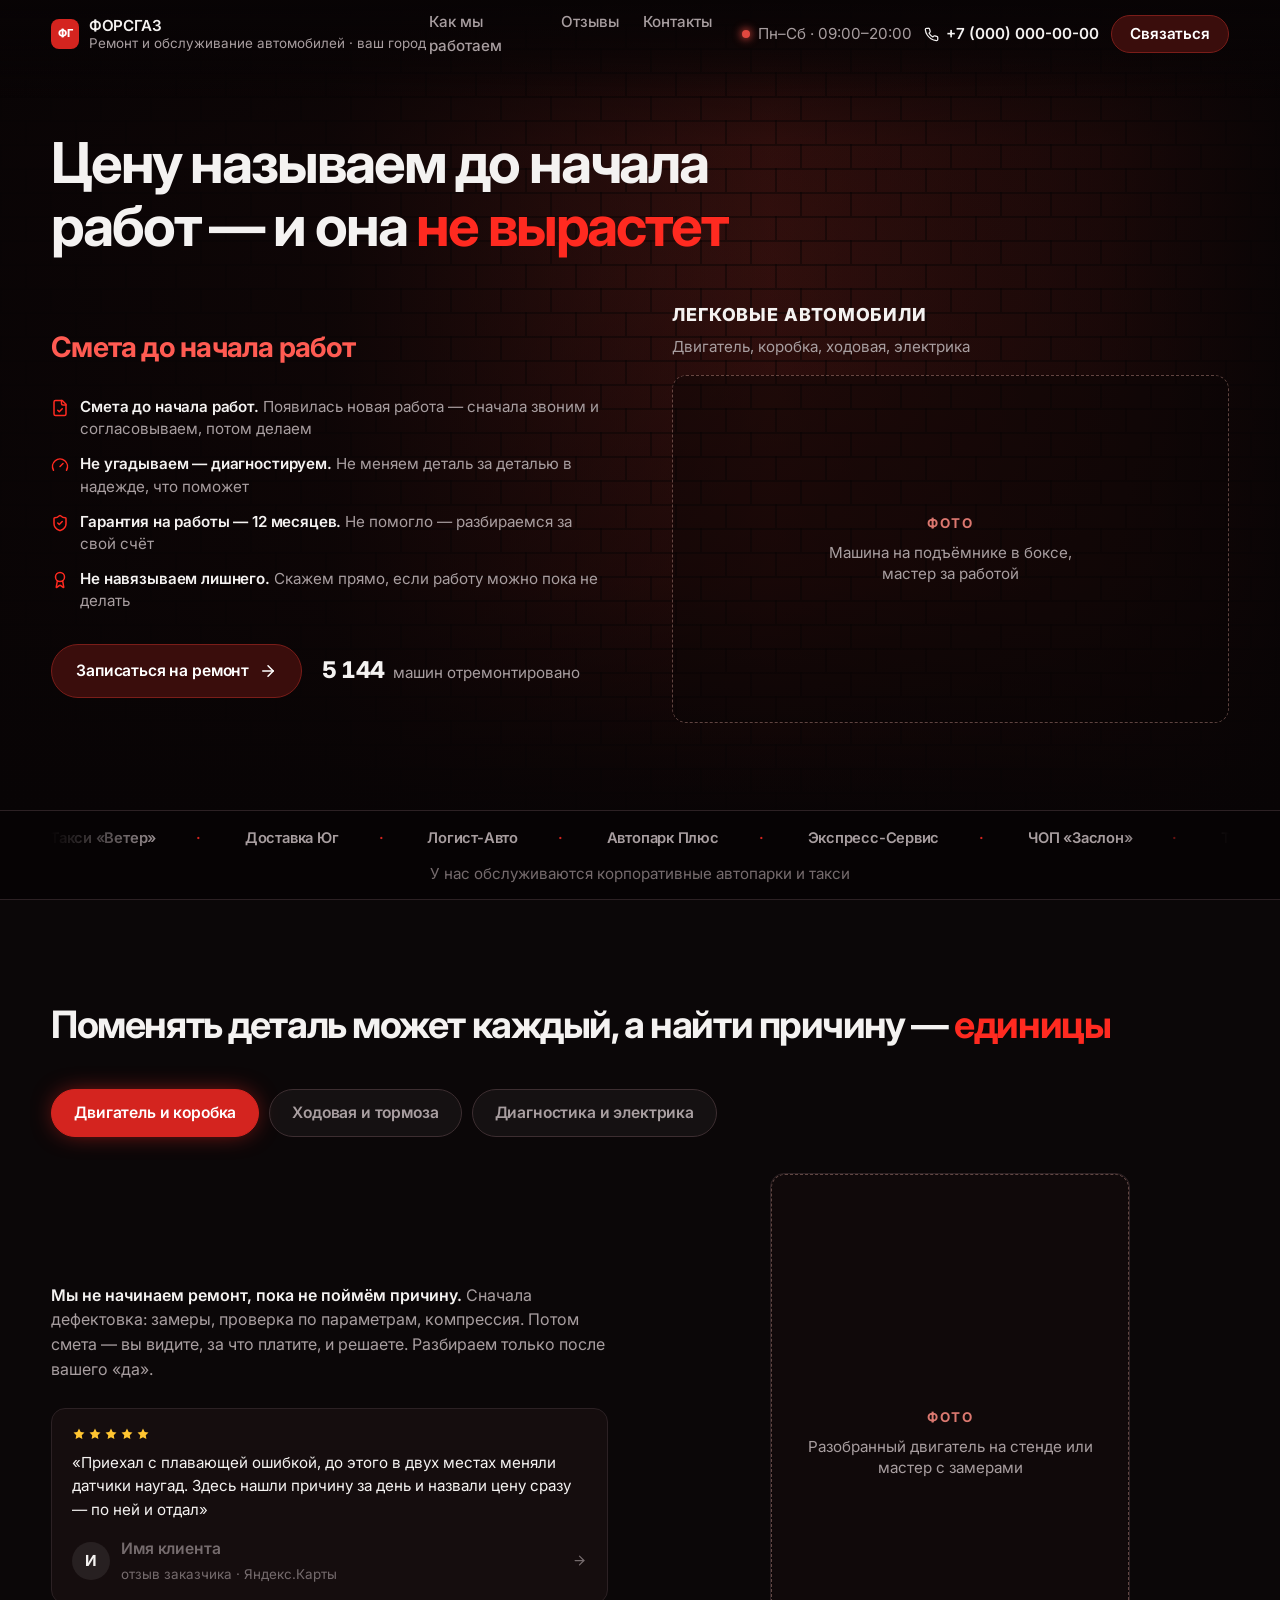
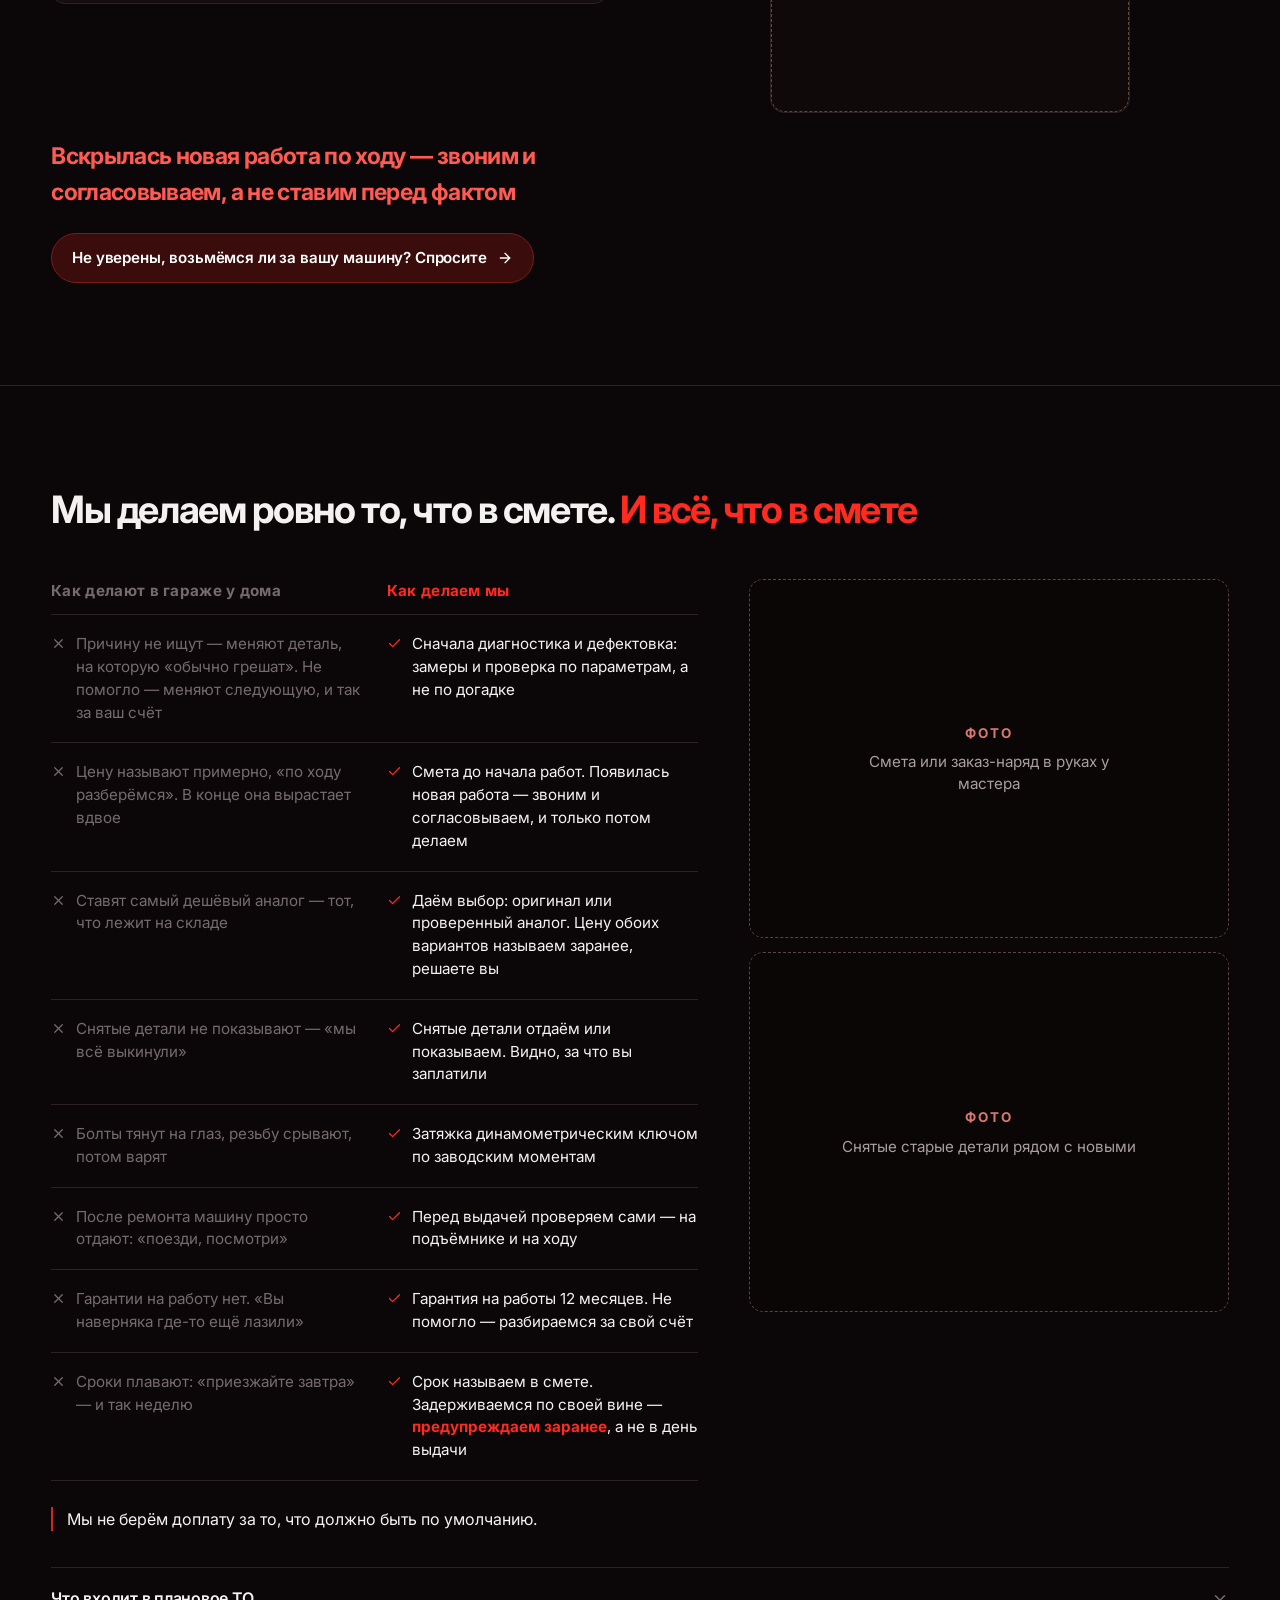
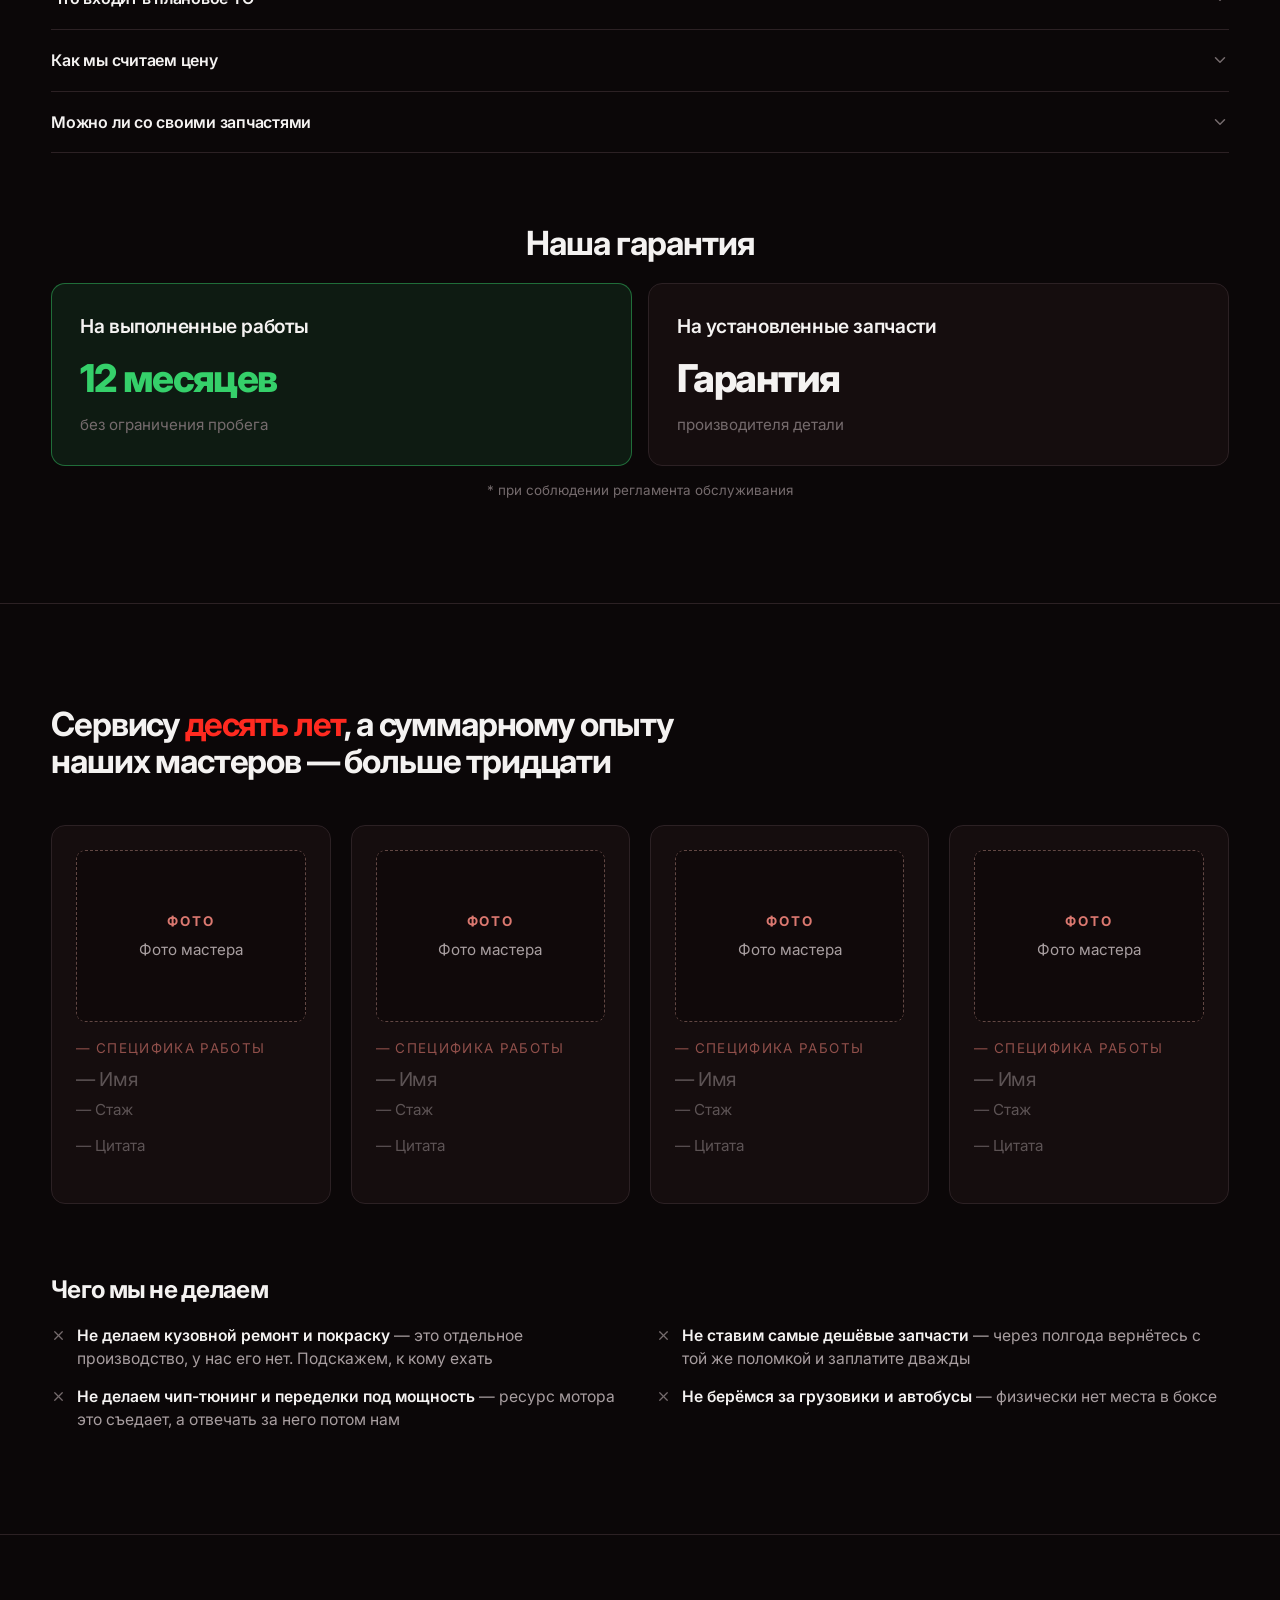
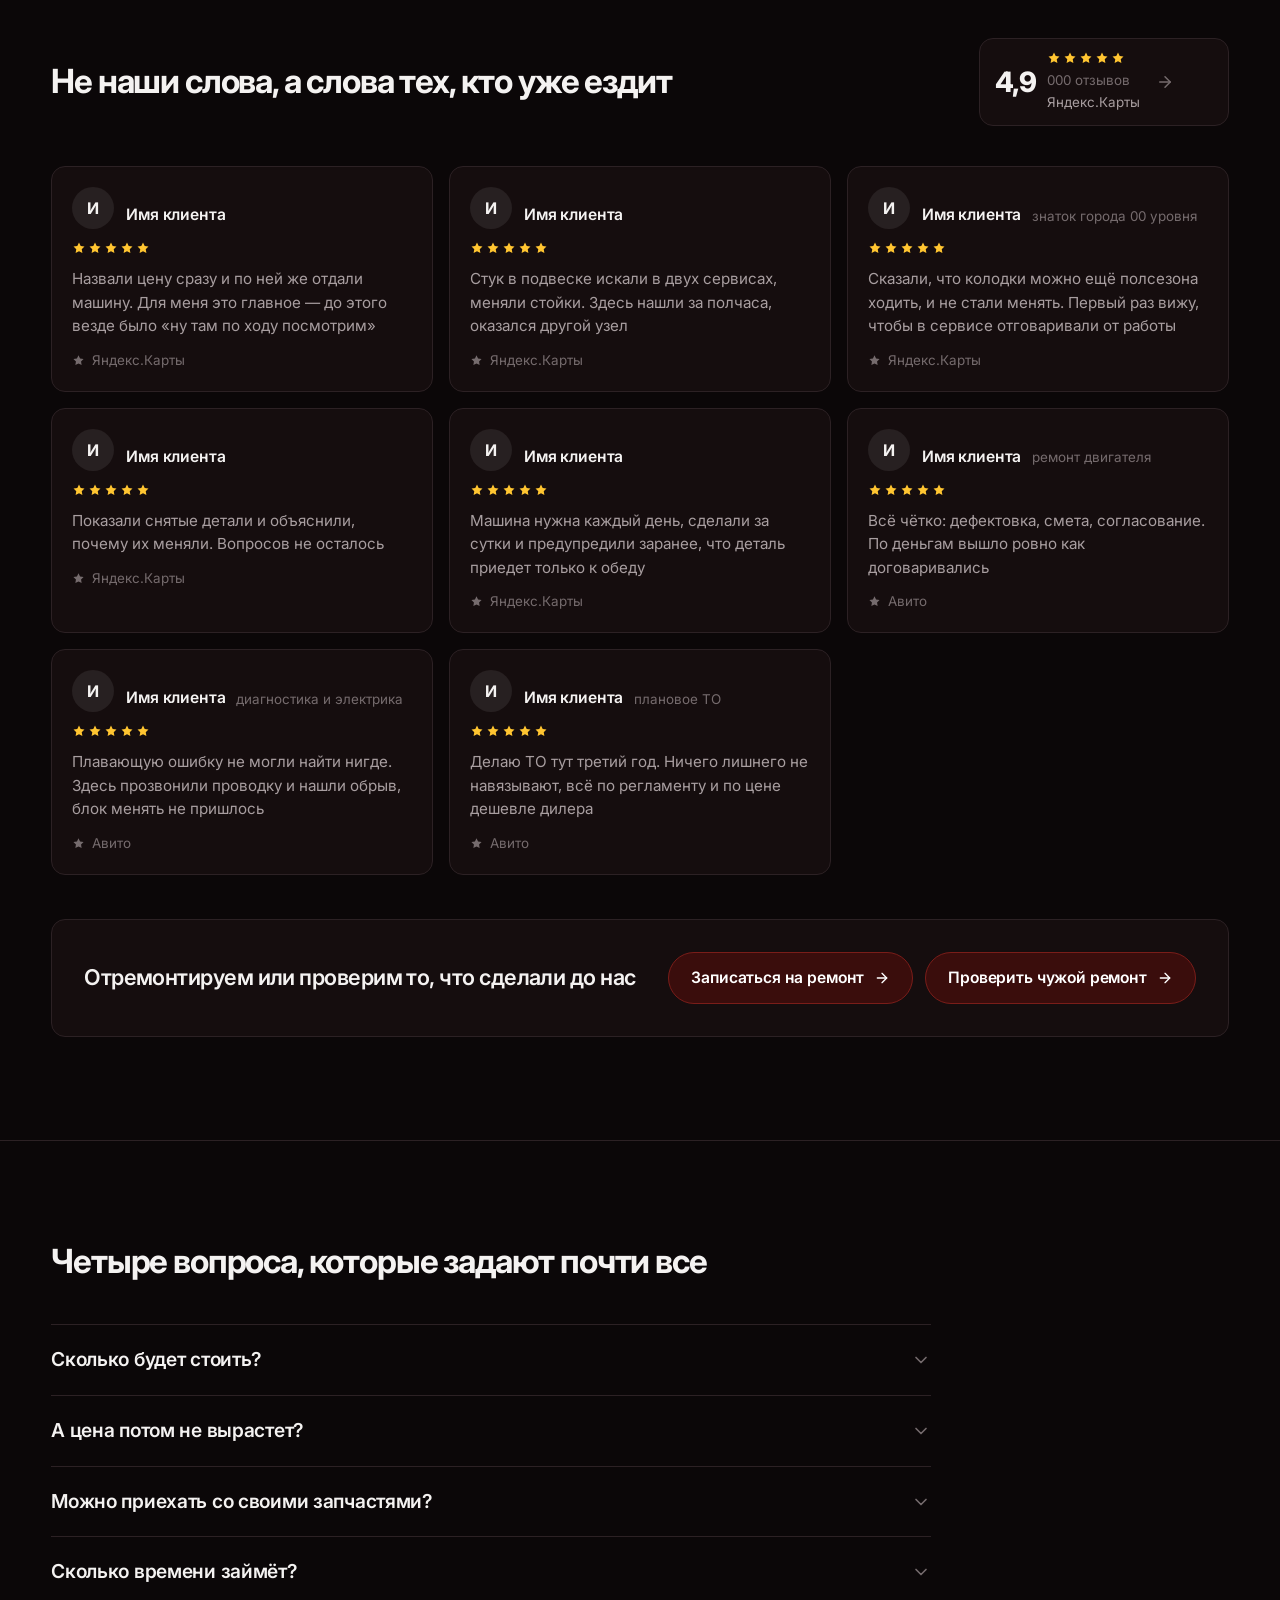
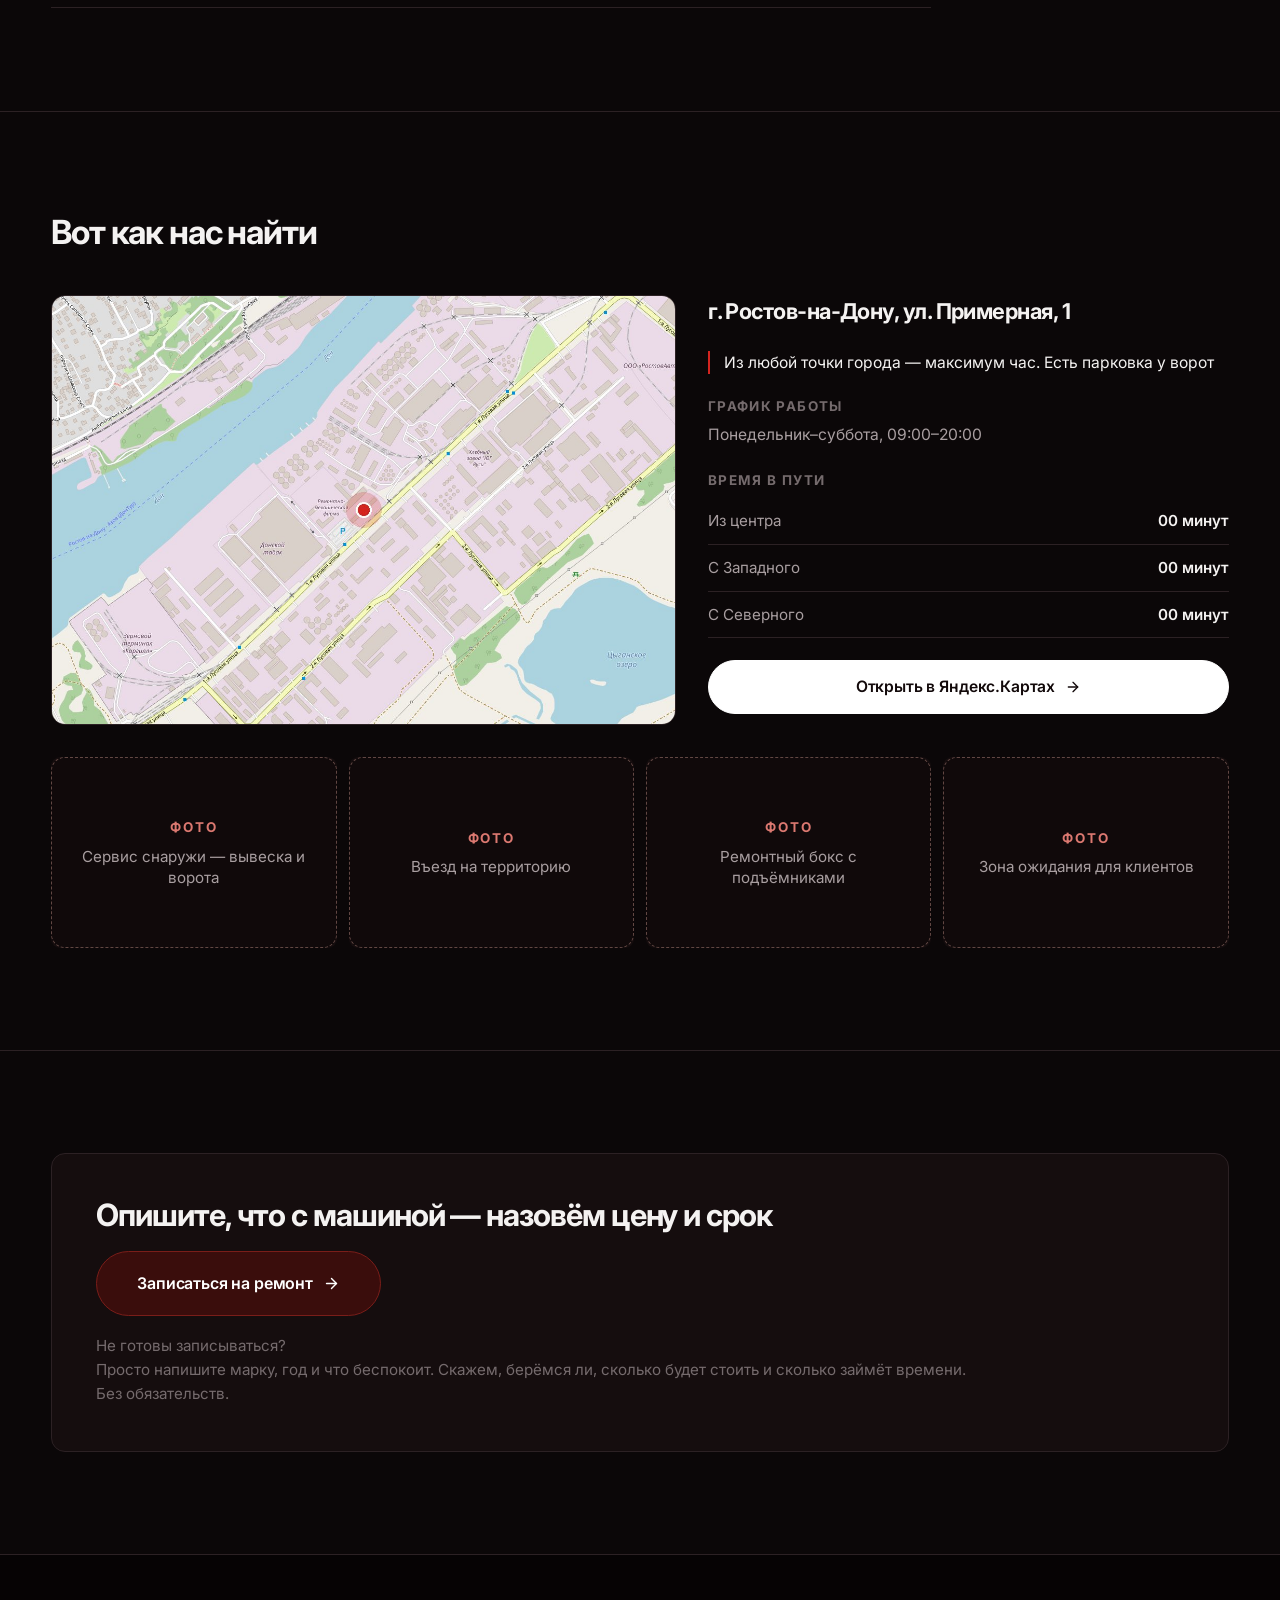
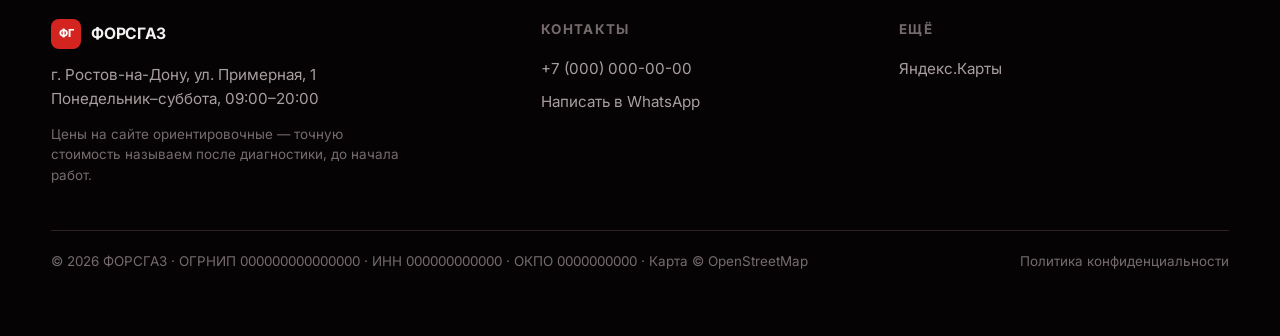
==== shablon-forsgaz/site/index.html @ 9b065cd9 "shablon-forsgaz: новый шаблон ФОРСГАЗ на основе шаблона автосервиса Копия Shablon_Avtoservice с заме" ====
<!DOCTYPE html>
<html lang="ru">
<head>
  <meta charset="UTF-8">
  <meta name="viewport" content="width=device-width, initial-scale=1">
  <meta http-equiv="Cache-Control" content="no-cache, no-store, must-revalidate">

  <title>Ремонт и обслуживание автомобилей — ФОРСГАЗ</title>
  <meta name="description" content="Цену ремонта называем до начала работ, и в конце она не вырастет. Сначала диагностика и дефектовка, потом смета. Гарантия на работы 12 месяцев.">

  <link rel="preconnect" href="https://fonts.googleapis.com">
  <link rel="preconnect" href="https://fonts.gstatic.com" crossorigin>
  <link rel="stylesheet" href="https://fonts.googleapis.com/css2?family=Inter:wght@400;600;800&display=swap">

  <link rel="stylesheet" href="theme.css?v=1789485074">
  <link rel="stylesheet" href="base.css?v=1789485074">
  <link rel="stylesheet" href="blocks.css?v=1789485074">
</head>
<body>
  <div id="app"></div>

  <noscript>
    <div style="max-width:620px;margin:48px auto;padding:0 20px;line-height:1.6">
      <h1>ФОРСГАЗ — ремонт и обслуживание автомобилей</h1>
      <p>Для работы сайта нужен включённый JavaScript. Напишите нам в WhatsApp или Telegram.</p>
      <p>г. Ростов-на-Дону, ул. Примерная, 1. Понедельник–суббота, 09:00–20:00.</p>
    </div>
  </noscript>

  <script src="config.js?v=1789485074"></script>
  <script src="content.js?v=1789485074"></script>
  <script src="icons.js?v=1789485074"></script>
  <script src="app.js?v=1789485074"></script>
</body>
</html>
---- shablon-forsgaz/site/theme.css ----
/* =====================================================================
   ТЕМА — цвета, типографика, размеры.
   Правится только этот файл, если нужно поменять оформление целиком.
   ===================================================================== */
:root {
  /* --- Поверхности --- */
  --bg:            #0b0708;   /* фон страницы */
  --bg-elevated:   #150d0e;   /* карточки, панели */
  --line:          #2c2124;   /* линии и рамки */
  --line-strong:   #3d2e31;

  /* --- Текст --- */
  --text:          #f4f2f1;   /* основной */
  --text-muted:    #a89ea0;   /* второстепенный */
  --text-dim:      #756b6d;   /* сноски */

  /* --- Акцент --- */
  --accent:        #d4241f;   /* фирменный красный */
  --accent-hot:    #ff2a20;   /* ярко-красный: ховер кнопки */
  --accent-deep:   #3a0d0c;   /* тёмно-красный: кнопка в покое */
  --on-accent:     #ffffff;

  /* --- Зелёный: выгода и гарантия --- */
  --green:      #35d06a;
  --green-soft: rgba(53, 208, 106, .1);
  --green-line: rgba(53, 208, 106, .45);
  --green-dim:  #8fe3ae;

  /* --- Индикатор графика работы --- */
  --open:          #35d06a;
  --closed:        #e0483f;

  /* --- WhatsApp --- */
  --wa:            #25d366;
  --wa-hover:      #1fb855;

  /* --- Кирпичная стена гаража --- */
  --brick:         #571a15;   /* цвет кладки */
  --brick-deep:    #2a0c0a;   /* кладка в тени */

  /* --- Типографика --- */
  --font: 'Inter', system-ui, -apple-system, 'Segoe UI', Roboto, sans-serif;

  --fs-display: clamp(2.3rem, 4.4vw, 4.2rem);   /* h1 */
  --fs-lead:    clamp(1rem, 1.2vw, 1.18rem);
  --fs-body:    0.98rem;
  --fs-sm:      0.95rem;
  --fs-xs:      0.84rem;

  /* --- Ритм --- */
  --pad:       clamp(16px, 4vw, 64px);   /* отступ от края экрана, «резиновый» */
  --radius:    14px;
  --radius-sm: 9px;
  --radius-pill: 999px;

  --header-h: 68px;
}
---- shablon-forsgaz/site/base.css ----
/* =====================================================================
   БАЗА — сброс, типографика, кнопки, шапка, плавающая кнопка WhatsApp.
   Стили блоков — в blocks.css
   Никаких blur, blend и бесконечных анимаций: страница должна летать
   на телефоне.
   ===================================================================== */

/* ---------- сброс ---------- */
*, *::before, *::after { box-sizing: border-box; }
* { margin: 0; }
html {
  -webkit-text-size-adjust: 100%;
  scroll-behavior: smooth;
  scroll-padding-top: calc(var(--header-h) + 12px);
}
@media (prefers-reduced-motion: reduce) { html { scroll-behavior: auto; } }

body {
  background: var(--bg);
  color: var(--text);
  font-family: var(--font);
  font-size: var(--fs-body);
  line-height: 1.55;
  -webkit-font-smoothing: antialiased;
  -moz-osx-font-smoothing: grayscale;
  overflow-x: hidden;
}

img, svg, video { display: block; max-width: 100%; }
img { height: auto; }
button, input, select, textarea { font: inherit; color: inherit; }
button { background: none; border: 0; cursor: pointer; }
a { color: inherit; text-decoration: none; }
ul, ol { list-style: none; padding: 0; }
h1, h2, h3, h4 { font-weight: 700; line-height: 1.12; letter-spacing: -0.03em; }

:focus-visible { outline: 2px solid var(--accent-hot); outline-offset: 3px; border-radius: 4px; }

/* ---------- «резиновая» полоса на всю ширину экрана ---------- */
.wrap { width: 100%; padding-inline: var(--pad); }

/* ---------- кнопки ---------- */
.btn {
  display: inline-flex;
  align-items: center;
  justify-content: center;
  gap: 10px;
  height: 54px;
  padding-inline: 30px;
  border-radius: var(--radius-pill);
  font-size: var(--fs-body);
  font-weight: 600;
  letter-spacing: -0.01em;
  max-width: 100%;
  transition: background-color .2s ease, border-color .2s ease,
              box-shadow .2s ease, color .2s ease, transform .12s ease;
}
.btn:active { transform: translateY(1px); }
.btn svg { transition: transform .2s ease; }

/* Главная кнопка: в покое сдержанная тёмно-красная,
   на ховере заливается ярким красным. */
.btn--cta {
  background: var(--accent-deep);
  color: #fff;
  border: 1px solid #7a1d19;
}
.btn--cta:hover,
.btn--cta:focus-visible {
  background: var(--accent-hot);
  border-color: #ff7a72;
  color: #fff;
  text-shadow: 0 0 16px rgba(255, 255, 255, .85), 0 0 34px rgba(255, 255, 255, .4);
  box-shadow: 0 0 26px -4px rgba(255, 42, 32, .75);
}
.btn--cta:hover svg,
.btn--cta:focus-visible svg {
  transform: translateX(3px);
  filter: drop-shadow(0 0 6px rgba(255, 255, 255, .8));
}

.btn--sm { height: 38px; padding-inline: 18px; font-size: var(--fs-sm); }

/* Кнопка в шапке: в покое приглушённая, при наведении загорается. */
.btn--soft {
  background: var(--accent-deep);
  border: 1px solid #7a1d19;
  color: #fff;
}
.btn--soft:hover,
.btn--soft:focus-visible {
  background: var(--accent-hot);
  border-color: #ff7a72;
  color: #fff;
  text-shadow: 0 0 14px rgba(255, 255, 255, .8);
  box-shadow: 0 0 22px -4px rgba(255, 42, 32, .8);
}

/* Ссылка без номера телефона: выглядит как обычная кнопка,
   просто никуда не ведёт. Номер появится в config.js. */
a[data-no-phone] { cursor: default; }


/* ---------- белая кнопка (в стилистике Яндекс.Карт) ---------- */
.btn--map {
  background: #fff;
  color: #12090a;
  border: 1px solid #fff;
  font-weight: 600;
}
.btn--map svg { color: #12090a; }
.btn--map:hover,
.btn--map:focus-visible {
  background: #e9e6e4;
  border-color: #e9e6e4;
  color: #12090a;
}

/* ---------- телефон: кнопки записи всегда «горят» ----------
   На ПК подсветка появляется при наведении; на телефоне наводить нечем,
   поэтому там она включена постоянно. Только для сенсорных экранов. */
@media (hover: none), (pointer: coarse) {
  .btn--cta {
    background: var(--accent-hot);
    border-color: #ff7a72;
    color: #fff;
    text-shadow: 0 0 16px rgba(255, 255, 255, .85), 0 0 34px rgba(255, 255, 255, .4);
    box-shadow: 0 0 26px -4px rgba(255, 42, 32, .75);
  }
  .btn--cta svg { filter: drop-shadow(0 0 6px rgba(255, 255, 255, .8)); }
  .btn--soft {
    background: var(--accent-hot);
    border-color: #ff7a72;
    color: #fff;
    text-shadow: 0 0 14px rgba(255, 255, 255, .8);
    box-shadow: 0 0 22px -4px rgba(255, 42, 32, .8);
  }
  /* белая кнопка карты подсветку не получает */
  .btn--map, .btn--map:hover { background: #fff; color: #12090a; border-color: #fff; box-shadow: none; text-shadow: none; }
  .btn--map svg { filter: none; }
}

/* ---------- шапка ----------
   Висит поверх первого экрана. Своего фона нет — только мягкая
   растушёвка, чтобы не читалась отдельной панелью. Без backdrop-filter. */
.header {
  position: sticky;
  top: 0;
  z-index: 50;
  background: transparent;
}
.header::before {
  content: '';
  position: absolute;
  inset: 0 0 -30px 0;
  z-index: -1;
  pointer-events: none;
  background: linear-gradient(180deg, rgba(8,4,5,.88) 0%, rgba(8,4,5,.55) 48%, transparent 100%);
  transition: background .25s ease;
}
.header.is-scrolled::before {
  background: linear-gradient(180deg, rgba(8,4,5,.97) 0%, rgba(8,4,5,.9) 60%, rgba(8,4,5,.3) 100%);
}

.header__inner {
  position: relative;
  display: flex;
  align-items: center;
  gap: 14px;
  height: var(--header-h);
}
@media (min-width: 1080px) { .header__inner { gap: 30px; } }

.logo { display: flex; align-items: center; gap: 10px; min-width: 0; }
.logo__mark {
  display: grid; place-items: center;
  width: 30px; height: 30px;
  border-radius: 8px;
  background: var(--accent);
  color: var(--on-accent);
  font-size: 11px; font-weight: 800; letter-spacing: -0.02em;
}
.logo__name { display: flex; flex-direction: column; line-height: 1.25; min-width: 0; }
.logo__title { font-size: var(--fs-sm); font-weight: 600; letter-spacing: -0.02em; white-space: nowrap; }
.logo__sub { display: none; font-size: var(--fs-xs); color: var(--text-muted); white-space: nowrap; }
@media (min-width: 560px) { .logo__sub { display: block; } }

/* меню строго по центру шапки, независимо от ширины лого и правого блока */
.nav {
  display: none;
  align-items: center;
  gap: 26px;
  /* в потоке и с авто-полями: встаёт ровно посередине между названием
     сервиса и графиком работы, а не по центру всей шапки */
  margin-inline: auto;
}
.nav a { font-size: var(--fs-sm); font-weight: 500; color: var(--text-muted); transition: color .15s; }
.nav a:hover { color: var(--text); }

.header__side { display: flex; align-items: center; gap: 12px; margin-left: auto; flex-shrink: 0; }

.header__hours { display: none; align-items: center; gap: 8px; font-size: var(--fs-sm); color: var(--text-muted); }
.header__dot {
  width: 8px; height: 8px; border-radius: 50%;
  background: var(--closed); box-shadow: 0 0 9px 1px var(--closed);
  transition: background-color .3s, box-shadow .3s;
}
.header__hours.is-open .header__dot { background: var(--open); box-shadow: 0 0 9px 1px var(--open); }

.header__phone { display: none; align-items: center; gap: 7px; font-size: var(--fs-sm); font-weight: 600; }
.header__cta { display: none; }

.burger {
  display: grid; place-items: center; flex-shrink: 0;
  width: 40px; height: 40px;
  border: 1px solid var(--line-strong);
  border-radius: var(--radius-sm);
  color: var(--text);
}

@media (min-width: 700px)  { .header__phone { display: flex; } }
@media (min-width: 900px)  { .header__hours { display: flex; } .header__cta { display: inline-flex; } }
@media (min-width: 1080px) {
  .nav { display: flex; }
  .burger { display: none; }
  /* меню центрируется само — правой группе авто-поле больше не нужно,
     иначе меню уезжает влево от середины */
  .header__side { margin-left: 0; }
}

/* мобильное меню — раскрывается плавно, а не появляется рывком */
.mobile-menu {
  display: block;
  overflow: hidden;
  max-height: 0;
  opacity: 0;
  transform: translateY(-6px);
  border-top: 0 solid var(--line);
  background: var(--bg);
  padding: 0 var(--pad);
  transition: max-height .24s cubic-bezier(.22,.61,.36,1),
              padding .24s cubic-bezier(.22,.61,.36,1),
              opacity .16s ease,
              transform .24s cubic-bezier(.22,.61,.36,1);
}
.mobile-menu.is-open {
  max-height: 360px;
  opacity: 1;
  transform: translateY(0);
  border-top-width: 1px;
  padding: 12px var(--pad) 20px;
}
@media (min-width: 1080px) { .mobile-menu { display: none; } }
@media (prefers-reduced-motion: reduce) {
  .mobile-menu { transition: opacity .12s ease; transform: none; }
}
.mobile-menu a {
  display: block;
  padding: 11px 12px;
  border-radius: var(--radius-sm);
  font-size: var(--fs-body);
  font-weight: 500;
  color: var(--text-muted);
}
.mobile-menu a:hover { background: var(--bg-elevated); color: var(--text); }
.mobile-menu__cta { margin-top: 12px; width: 100%; }

/* ---------- плавающая кнопка WhatsApp (моб.) — ТЗ §3.4 ---------- */
.wa-float {
  position: fixed;
  right: 16px; bottom: 16px;
  z-index: 60;
  display: grid; place-items: center;
  width: 56px; height: 56px;
  border-radius: 50%;
  background: var(--wa);
  color: #fff;
  box-shadow: 0 8px 26px rgba(0,0,0,.5);
  transition: background-color .18s ease, transform .18s ease;
}
.wa-float:hover { background: var(--wa-hover); transform: scale(1.05); }
@media (min-width: 900px) { .wa-float { display: none; } }

.text-accent { color: var(--accent-hot); }

/* ---------- утилиты ---------- */
.visually-hidden {
  position: absolute; width: 1px; height: 1px;
  padding: 0; margin: -1px; overflow: hidden;
  clip: rect(0 0 0 0); white-space: nowrap; border: 0;
}
---- shablon-forsgaz/site/blocks.css ----
/* =====================================================================
   БЛОКИ. Растёт по мере согласования блоков ТЗ.
   ===================================================================== */

/* =====================================================================
   БЛОК 1 — Первый экран.
   Два слоя: сцена (кирпичная стена гаража) и контент.
   Света нет — только кладка и затемнение по краям.
   ===================================================================== */
.hero {
  position: relative;
  overflow: hidden;
  display: flex;
  align-items: center;
  min-height: 620px;
  margin-top: calc(-1 * var(--header-h));            /* сцена уходит под шапку */
  padding-block: calc(var(--header-h) + 32px) 56px;
}
@media (min-width: 1024px) {
  .hero { min-height: 90vh; padding-block: calc(var(--header-h) + 24px) 48px; }
}

/* ---------- сцена: кирпичная стена ----------
   Кладка — один тайл-SVG в data-URI: браузер размножает его сам,
   это один слой вместо четырёх градиентов с масками. */
.hero__scene { position: absolute; inset: 0; z-index: 0; pointer-events: none; }

.scene__wall {
  position: absolute;
  inset: 0;
  background-color: var(--brick-deep);
  background-image:
    url("data:image/svg+xml,%3Csvg xmlns='http://www.w3.org/2000/svg' width='100' height='48'%3E%3Cg fill='%23000' fill-opacity='0.42'%3E%3Crect width='100' height='2'/%3E%3Crect y='24' width='100' height='2'/%3E%3Crect width='2' height='24'/%3E%3Crect x='50' width='2' height='24'/%3E%3Crect x='25' y='24' width='2' height='24'/%3E%3Crect x='75' y='24' width='2' height='24'/%3E%3C/g%3E%3C/svg%3E"),
    radial-gradient(120% 90% at 50% 34%, var(--brick) 0%, #3d110e 46%, var(--brick-deep) 100%);
}

/* затемнение по краям — чтобы белый текст читался */
.scene__shade {
  position: absolute;
  inset: 0;
  background:
    linear-gradient(90deg, rgba(8,4,5,.96) 0%, rgba(8,4,5,.88) 26%, rgba(8,4,5,.55) 44%, rgba(8,4,5,.3) 60%, rgba(8,4,5,.62) 86%, rgba(8,4,5,.95) 100%),
    linear-gradient(180deg, rgba(8,4,5,.88) 0%, rgba(8,4,5,.2) 18%, rgba(8,4,5,.28) 72%, rgba(8,4,5,.96) 100%);
}

/* ---------- контент: заголовок на всю ширину, под ним текст и фото ---------- */
.hero__inner {
  position: relative;
  z-index: 1;
  width: 100%;
  display: grid;
  gap: clamp(28px, 4vw, 44px);
}
.hero__body {
  display: grid;
  gap: 40px;
  align-items: center;
}
@media (min-width: 1024px) {
  .hero__body { grid-template-columns: 1fr 1fr; gap: clamp(32px, 5vw, 88px); }
}

/* ---------- заголовок ---------- */
.hero__title { font-size: var(--fs-display); letter-spacing: -0.038em; text-wrap: balance; }
.hero__engines {
  display: block;
  margin-top: 16px;
  font-size: var(--fs-lead);
  font-weight: 500;
  letter-spacing: -0.01em;
  color: var(--text-muted);
}

/* Телефон: заголовок и строка впрыска по центру, впрыск — одной строкой */
@media (max-width: 1023px) {
  .hero__title,
  .hero__engines { text-align: center; }
  .hero__engines {
    font-size: clamp(0.82rem, 3.05vw, 1.05rem);
  }
}

/* плашка срока — переключается «роликом» */
.hero__term {
  margin-top: 0;
  font-size: clamp(1.4rem, 2.2vw, 2rem);
  font-weight: 700;
  letter-spacing: -0.028em;
  color: #ff5b52;
}
.hero__term a { color: inherit; border-bottom: 1px solid rgba(255, 91, 82, .42); }
.hero__term a:hover { border-bottom-color: #ff5b52; }

/* мини-хуки */
.hero__hooks { display: grid; gap: 13px; margin-top: 26px; }
.hero__hook { display: flex; gap: 11px; align-items: flex-start; }
.hero__hook svg { flex-shrink: 0; margin-top: 3px; color: var(--accent-hot); }
.hero__hook b { font-weight: 600; letter-spacing: -0.01em; }
.hero__hook span { color: var(--text-muted); }
.hero__hook p { font-size: var(--fs-sm); line-height: 1.45; }

/* кнопка и счётчик — в одну строку */
.hero__actions {
  display: flex;
  flex-wrap: wrap;
  align-items: center;
  gap: 14px 20px;
  margin-top: 32px;
}
.hero__actions .btn--cta { padding-inline: 24px; }
.hero__counter { display: flex; align-items: baseline; gap: 9px; flex-wrap: nowrap; }
.hero__counter b {
  font-size: clamp(1.4rem, 1.8vw, 1.7rem);
  font-weight: 800;
  letter-spacing: -0.035em;
  font-variant-numeric: tabular-nums;
}
.hero__counter span { font-size: var(--fs-sm); color: var(--text-muted); white-space: nowrap; }

/* ---------- правая колонка: надпись + фото одним блоком ---------- */
.hero__media { display: grid; gap: 16px; }

.hero__caption-title {
  display: block;
  font-size: clamp(1rem, 1.4vw, 1.22rem);
  font-weight: 800;
  letter-spacing: .05em;
  text-transform: uppercase;
}
.hero__caption-sub { display: block; margin-top: 6px; font-size: var(--fs-sm); color: var(--text-muted); }

.hero__photo {
  position: relative;
  aspect-ratio: 16 / 10;
  border-radius: var(--radius);
  overflow: hidden;
}
/* Переход между кадрами: растворение с микрозумом. Приходящий кадр
   чуть наезжает и успокаивается, уходящий чуть раздаётся и тает.
   Двигаются только opacity и transform — идёт на видеокарте. */
.hero__slide {
  position: absolute; inset: 0;
  opacity: 0;
  transform: scale(1.05);
  transition: opacity .55s ease, transform .9s cubic-bezier(.22, .61, .36, 1);
  will-change: opacity, transform;
}
.hero__slide.is-active { opacity: 1; transform: scale(1); }
.hero__slide img { width: 100%; height: 100%; object-fit: cover; }

/* заглушка вместо реального фото (ТЗ §3.1) */
.photo-stub {
  display: grid;
  place-items: center;
  align-content: center;
  gap: 8px;
  width: 100%; height: 100%;
  padding: 24px;
  border: 1px dashed rgba(255, 190, 180, .34);
  border-radius: var(--radius);
  background: rgba(10, 5, 6, .42);
  text-align: center;
}
.photo-stub__tag {
  font-size: var(--fs-xs); font-weight: 700; letter-spacing: .14em;
  text-transform: uppercase; color: rgba(255, 140, 130, .85);
}
.photo-stub__text { font-size: var(--fs-sm); line-height: 1.4; max-width: 30ch; color: var(--text-muted); }

/* =====================================================================
   Смена текста «роликом»: старая строка уезжает вверх, новая приходит
   снизу. Обе строки в одной ячейке grid — вёрстка не дёргается.
   Двигаем только transform и opacity: работает на композиторе.
   ===================================================================== */
.roll { display: grid; position: relative; overflow: hidden; }
.roll__line {
  grid-area: 1 / 1;
  display: block;
  transition: transform .55s cubic-bezier(.22,.61,.36,1), opacity .42s ease;
}
.roll__line--enter { transform: translateY(108%); opacity: 0; }
.roll__line--leave { transform: translateY(-108%); opacity: 0; }

@media (prefers-reduced-motion: reduce) {
  .roll__line, .hero__slide { transition: none; }
  .hero__slide { transform: none; }
}

/* =====================================================================
   БЛОК 2 — Бегущая строка: корпоративные клиенты
   Едет через transform: это идёт на видеокарте и почти ничего не стоит.
   За экраном и при выключенных анимациях останавливается.
   ===================================================================== */
.clients {
  border-block: 1px solid var(--line);
  padding-block: 16px 14px;
  background: #060304;
}
.clients__strip {
  width: 100%;
  max-width: 1180px;
  margin-inline: auto;
  overflow: hidden;
  -webkit-mask-image: linear-gradient(90deg, transparent, #000 10%, #000 90%, transparent);
  mask-image: linear-gradient(90deg, transparent, #000 10%, #000 90%, transparent);
}
.clients__track {
  display: flex;
  width: max-content;
  animation: clients-run 42s linear infinite;
}
/* Две одинаковые группы. Сдвиг на -50% = ровно одна группа,
   поэтому лента идёт по кругу без разрыва и пустоты. */
.clients__group { display: flex; align-items: center; gap: 44px; padding-right: 44px; }
.clients__strip:hover .clients__track,
.clients__track.is-paused { animation-play-state: paused; }
.clients__item {
  display: flex; align-items: center; gap: 40px;
  font-size: clamp(0.9rem, 1.15vw, 1.05rem);
  font-weight: 600;
  letter-spacing: -0.015em;
  color: var(--text-muted);
  white-space: nowrap;
}
.clients__item::after { content: '·'; color: var(--accent); }
.clients__note {
  margin-top: 12px;
  text-align: center;
  font-size: var(--fs-sm);
  color: var(--text-dim);
}
@keyframes clients-run { to { transform: translateX(-50%); } }
@media (prefers-reduced-motion: reduce) { .clients__track { animation: none; } }

/* =====================================================================
   БЛОК 3 — Что мы делаем. Три переключаемых подблока.
   Фон чёрный, без кирпича.
   ===================================================================== */
.tuning { background: var(--bg); padding-block: clamp(56px, 8vw, 104px); }

.tuning__title {
  font-size: clamp(1.5rem, 2.95vw, 3.4rem);
  letter-spacing: -0.038em;
  text-wrap: balance;
}
@media (min-width: 1024px) { .tuning__title { white-space: nowrap; } }

/* ---------- плашки-переключатели ---------- */
.tabs { display: flex; flex-wrap: wrap; gap: 10px; margin-top: clamp(28px, 4vw, 44px); }
.tab {
  height: 48px;
  padding-inline: 22px;
  border: 1px solid var(--line-strong);
  border-radius: var(--radius-pill);
  background: rgba(255,255,255,.04);
  color: var(--text-muted);
  font-size: var(--fs-body);
  font-weight: 600;
  letter-spacing: -0.01em;
  transition: background-color .2s, color .2s, border-color .2s, box-shadow .2s;
}
.tab:hover { color: var(--text); border-color: var(--text-dim); }
.tab.is-active {
  background: var(--accent);
  border-color: var(--accent);
  color: #fff;
  box-shadow: 0 0 24px -6px rgba(212,36,31,.85);
}

/* ---------- сцена подблока ---------- */
.tuning__stage { position: relative; margin-top: clamp(24px, 3vw, 36px); }

.tuning__arrow {
  position: absolute;
  top: 50%;
  translate: 0 -50%;
  z-index: 2;
  display: none;
  place-items: center;
  width: 40px; height: 56px;
  color: var(--text-muted);
  opacity: .4;
  transition: opacity .2s, color .2s, transform .2s;
}
.tuning__arrow svg { stroke-width: 1.5; }
.tuning__arrow:hover { opacity: 1; color: var(--text); }
.tuning__arrow--prev:hover { transform: translateX(-3px); }
.tuning__arrow--next:hover { transform: translateX(3px); }
.tuning__arrow--prev { left: calc(-1 * var(--pad) + 4px); }
.tuning__arrow--next { right: calc(-1 * var(--pad) + 4px); }
@media (min-width: 1320px) { .tuning__arrow { display: grid; } }

/* ---------- содержимое подблока: слева текст, справа фото ---------- */
.panel { display: grid; row-gap: 26px; column-gap: clamp(32px, 5vw, 88px); align-items: start; }
/* без этого содержимое колонок вылезает за край подблока: у элемента сетки
   минимальная ширина по умолчанию равна ширине содержимого, а не нулю */
.panel > * { min-width: 0; }
@media (min-width: 1024px) {
  .panel { grid-template-columns: 1fr 1fr; align-items: center; }
  /* строка-вывод и сноска идут во всю ширину — чтобы влезали в одну строку */
  .panel__foot { grid-column: 1 / -1; }
  /* подблок с панелями: слева плашки с текстом, справа фото */
  .panel--cards .panel__cards-wrap { grid-column: 1; grid-row: 1; }
  .panel--cards .panel__media      { grid-column: 2; grid-row: 1; }

  /* Подблоки с фото (не с панелями): вывод и кнопка остаются в левой
     колонке, на уровне с фотографией. Раньше они уходили во всю ширину
     под высокое фото — слева зиял пустой кусок, страница растягивалась. */
  .panel--shots .panel__foot { grid-column: 1; }
  /* фото стоит по центру своей колонки, не прижимаясь ни к тексту, ни к краю.
     Центрируем саму ленту, а не колонку: justify-self схлопывал колонку
     до ширины содержимого, и кадры сжимались почти в ноль. */
  .panel--shots .panel__media { justify-self: stretch; }
}

.panel__heading {
  font-size: clamp(1.3rem, 2vw, 1.75rem);
  letter-spacing: -0.03em;
  margin-bottom: 22px;
}
.panel__group + .panel__group { margin-top: 24px; }
.panel__h {
  display: block;
  font-size: clamp(1.1rem, 1.6vw, 1.35rem);
  font-weight: 700;
  letter-spacing: -0.025em;
  margin-bottom: 8px;
}
/* приглушённый текст, ключевая мысль — белым */
.panel__text { font-size: var(--fs-lead); line-height: 1.55; color: var(--text-muted); }
.panel__text b { font-weight: 600; color: var(--text); }

/* ---------- две панели «тип впрыска» вместо сплошных абзацев ---------- */
.panel__cards-wrap { display: grid; gap: 16px; }
.panel__cards-lead {
  font-size: var(--fs-xs);
  font-weight: 700;
  letter-spacing: .12em;
  text-transform: uppercase;
  color: var(--text-dim);
}
.panel__cards { display: grid; gap: 14px; align-items: start; }
/* одна под другой — так задал заказчик */

.panel__card {
  display: grid;
  gap: 8px;
  align-content: start;
  padding: clamp(18px, 2.4vw, 24px);
  border: 1px solid var(--line);
  border-radius: var(--radius);
  background: var(--bg-elevated);
}
.panel__card-h {
  font-size: clamp(1rem, 1.35vw, 1.15rem);
  font-weight: 700;
  letter-spacing: -0.02em;
  color: var(--text);
}
.panel__card-sub {
  font-size: var(--fs-xs);
  font-weight: 600;
  letter-spacing: .04em;
  color: var(--accent-hot);
}
.panel__card-text { font-size: var(--fs-sm); line-height: 1.6; color: var(--text-muted); }
.panel__card-text b { font-weight: 600; color: var(--text); }
.panel__card-note { font-size: var(--fs-xs); line-height: 1.5; color: var(--text); }
.panel__count {
  margin-top: 4px;
  padding-top: 12px;
  border-top: 1px solid var(--line);
  font-size: var(--fs-sm);
  font-weight: 700;
  letter-spacing: -0.015em;
  color: var(--text);
}
.panel__cards-out {
  font-size: var(--fs-sm);
  font-style: italic;
  line-height: 1.5;
  color: var(--text-muted);
}

/* ---------- термин со всплывающей подсказкой ----------
   На компьютере открывается наведением, на телефоне — тапом (класс is-open).
   Никаких модалок и библиотек: одна плашка на CSS. */
.term {
  position: relative;
  display: inline;
  padding: 0;
  font: inherit;
  color: var(--text);
  font-weight: 600;
  border-bottom: 1px dashed var(--accent-hot);
  cursor: help;
}
.term__tip {
  position: absolute;
  left: 0;
  bottom: calc(100% + 10px);
  z-index: 20;
  width: max-content;
  max-width: min(280px, 78vw);
  padding: 11px 14px;
  border: 1px solid var(--line-strong);
  border-radius: var(--radius-sm);
  background: #150d0e;
  box-shadow: 0 14px 34px rgba(0, 0, 0, .55);
  font-size: var(--fs-xs);
  font-weight: 400;
  line-height: 1.45;
  text-align: left;
  white-space: normal;
  color: var(--text-muted);
  opacity: 0;
  visibility: hidden;
  transform: translateY(4px);
  transition: opacity .16s ease, transform .16s ease, visibility .16s;
}
.term.is-open .term__tip,
.term:focus-visible .term__tip { opacity: 1; visibility: visible; transform: translateY(0); }
@media (hover: hover) and (pointer: fine) {
  .term:hover .term__tip { opacity: 1; visibility: visible; transform: translateY(0); }
}
@media (prefers-reduced-motion: reduce) { .term__tip { transition: none; } }


.panel__note {
  margin-top: 0;
  padding-left: 14px;
  border-left: 2px solid var(--accent);
  font-size: var(--fs-lead);
  line-height: 1.5;
  color: var(--text);           /* видимая строка перед кнопкой, а не серая сноска */
}

.panel__foot { display: grid; gap: 18px; justify-items: start; }
.panel__accent {
  margin-top: 0;
  font-size: clamp(1.15rem, 1.8vw, 1.5rem);
  font-weight: 700;
  letter-spacing: -0.028em;
  color: #ff5b52;
}

/* отзыв карточкой */
.panel__review {
  margin-top: 26px;
  padding: 18px 20px;
  border: 1px solid var(--line);
  border-radius: var(--radius);
  background: var(--bg-elevated);
}
.review__stars { display: flex; gap: 2px; color: #ffc531; }
.review__text { margin-top: 10px; font-size: var(--fs-sm); line-height: 1.55; }
.review__who { display: flex; align-items: center; gap: 11px; margin-top: 14px; }
/* .panel__review — иначе более общее правило .review__who span (блок 7)
   перебивает по специфичности и роняет букву в угол кружка */
.panel__review .review__avatar {
  display: flex; align-items: center; justify-content: center;
  width: 38px; height: 38px; flex-shrink: 0;
  border-radius: 50%;
  background: rgba(255,255,255,.08);
  font-size: 0.95rem; font-weight: 700; line-height: 1;
  color: var(--text);
  text-transform: uppercase;
}
.review__name { display: block; font-size: var(--fs-sm); font-weight: 600; }
.review__meta { display: block; font-size: var(--fs-xs); color: var(--text-dim); }

.panel__ctas { display: flex; flex-wrap: wrap; gap: 12px; margin-top: 4px; }
.panel__ctas .btn {
  height: auto;
  min-height: 50px;
  padding: 13px 20px;
  font-size: clamp(0.76rem, 2.5vw, var(--fs-sm));
  white-space: normal;      /* длинную подпись переносим, а не обрезаем */
  line-height: 1.3;
  text-align: center;
}
.panel__ctas .btn { max-width: 100%; }

/* ---------- фото в скруглённых плашках (блок 3) ----------
   Плашка скруглена так же, как заглушка и кадр на первом экране.
   Кадры вертикальные, пропорция 2/3 — ближе всего к исходникам,
   поэтому object-fit подрезает минимально. */
.shots { display: grid; gap: 14px; width: 100%; }
.shots--2 { grid-template-columns: 1fr 1fr; }
/* одиночный кадр не растягиваем на всю колонку и ставим по её центру */
.shots--1 { max-width: 360px; margin-inline: auto; }

.shot { margin: 0; display: grid; gap: 8px; }
.shot__frame {
  display: block;
  aspect-ratio: 2 / 3;
  border-radius: var(--radius);
  overflow: hidden;
  background: var(--bg-elevated);
  border: 1px solid var(--line);
}
.shot__frame img { width: 100%; height: 100%; object-fit: cover; display: block; }
.shot__cap {
  font-size: var(--fs-xs);
  font-weight: 700;
  letter-spacing: .1em;
  text-transform: uppercase;
  color: var(--text-dim);
  text-align: center;
}

/* телефон: плашки одна под другой, чтобы кадры было видно крупно */
@media (max-width: 700px) {
  .shots--2 { grid-template-columns: 1fr; }
  .shots--1 { max-width: none; }
  .shot__frame { aspect-ratio: 4 / 5; }
}

/* правая колонка */
.panel__media { display: grid; gap: 16px; }
.panel__figure {
  position: relative;
  aspect-ratio: 16 / 10;
  max-height: 360px;
  border-radius: var(--radius);
  overflow: hidden;
}
.panel__figure img { width: 100%; height: 100%; object-fit: cover; }

.panel__figure .photo-stub { width: 100%; height: 100%; }

/* смена подблока — мягкое проявление */
.panel { animation: panel-in .35s ease both; }
@keyframes panel-in { from { opacity: 0; transform: translateY(10px); } }
@media (prefers-reduced-motion: reduce) { .panel { animation: none; } }

/* карточка отзыва как ссылка на Яндекс.Карты */
.panel__review.is-link { display: block; transition: border-color .2s, background-color .2s; }
.panel__review.is-link:hover { border-color: var(--text-dim); background: #1b1214; }
.review__go { margin-left: auto; color: var(--text-dim); transition: color .2s, transform .2s; }
.panel__review.is-link:hover .review__go { color: var(--text); transform: translateX(3px); }

/* =====================================================================
   БЛОК 4 — Сравнение подходов.
   Слева таблица «как делают все / как делаем мы», справа фото работ.
   ===================================================================== */
.compare { background: var(--bg); padding-block: clamp(56px, 8vw, 104px); border-top: 1px solid var(--line); }

.compare__title {
  font-size: clamp(1.5rem, 2.95vw, 3.4rem);
  letter-spacing: -0.038em;
  text-wrap: balance;
}
@media (min-width: 1024px) { .compare__title { white-space: nowrap; } }

.compare__grid { display: grid; gap: clamp(28px, 4vw, 56px); margin-top: clamp(28px, 4vw, 48px); }
@media (min-width: 1180px) { .compare__grid { grid-template-columns: 1.35fr 1fr; align-items: start; } }

/* ---------- таблица ---------- */
.compare__head { display: none; }
@media (min-width: 720px) {
  .compare__head {
    display: grid;
    grid-template-columns: 1fr 1fr;
    gap: 24px;
    padding-bottom: 12px;
    border-bottom: 1px solid var(--line);
  }
}
.compare__head span { font-size: var(--fs-sm); font-weight: 700; letter-spacing: .02em; }
.compare__head span:first-child { color: var(--text-dim); }
.compare__head span:last-child  { color: var(--accent-hot); }

.compare__row {
  display: grid;
  gap: 10px 24px;
  padding-block: 18px;
  border-bottom: 1px solid var(--line);
}
@media (min-width: 720px) { .compare__row { grid-template-columns: 1fr 1fr; gap: 24px; } }

.compare__them,
.compare__us { display: flex; gap: 10px; font-size: var(--fs-sm); line-height: 1.5; }
.compare__them { color: var(--text-dim); }
.compare__us   { color: var(--text); }
.compare__them svg { flex-shrink: 0; margin-top: 3px; color: var(--text-dim); }
.compare__us   svg { flex-shrink: 0; margin-top: 3px; color: var(--accent-hot); }
.compare__us b { font-weight: 700; color: var(--accent-hot); }

/* на телефоне колонки идут друг под другом — подписываем, где чей подход */
@media (max-width: 719px) {
  .compare__them, .compare__us { display: grid; grid-template-columns: auto 1fr; column-gap: 10px; }
  .compare__head + .compare__row .compare__them::before,
  .compare__head + .compare__row .compare__us::before {
    content: attr(data-label);
    grid-column: 1 / -1;
    margin-bottom: 4px;
    font-size: var(--fs-xs);
    font-weight: 700;
    letter-spacing: .04em;
    text-transform: uppercase;
  }
  .compare__them::before { color: var(--text-dim); }
  .compare__us::before   { color: var(--accent-hot); }
}

.compare__closing {
  margin-top: 26px;
  padding-left: 14px;
  border-left: 2px solid var(--accent);
  font-size: var(--fs-lead);
  line-height: 1.5;
  color: var(--text);
}

/* ---------- фото работ ---------- */
.compare__photos { display: grid; gap: 14px; }
@media (min-width: 560px) and (max-width: 1179px) { .compare__photos { grid-template-columns: 1fr 1fr; } }
.compare__figure {
  position: relative;
  aspect-ratio: 4 / 3;
  border-radius: var(--radius);
  overflow: hidden;
}
.compare__figure img { width: 100%; height: 100%; object-fit: cover; }
.compare__figure .photo-stub { width: 100%; height: 100%; }

/* ---------- телефон: фото наслаиваются при прокрутке ----------
   Эффект из «золотого репо» (липкие карточки с уменьшением), переписанный
   на чистый CSS: стопку даёт position: sticky — без единой строчки JS,
   уменьшение — скролл-анимация. Где браузер её не понимает, карточки
   просто останутся стопкой, блок не сломается. */
@media (max-width: 700px) {
  .compare__photos {
    display: block;
    padding-bottom: 26vh;          /* запас, чтобы последний кадр успел приклеиться */
  }
  .compare__figure {
    position: sticky;
    aspect-ratio: 4 / 5;           /* все кадры одного размера */
    margin-bottom: 20px;
    transform-origin: top center;
    box-shadow: 0 -18px 34px rgba(0, 0, 0, .6);
    border: 1px solid var(--line);
  }
  .compare__figure:nth-child(1) { top: calc(var(--header-h) + 14px); }
  .compare__figure:nth-child(2) { top: calc(var(--header-h) + 28px); }
  .compare__figure:nth-child(3) { top: calc(var(--header-h) + 42px); }
  .compare__figure:nth-child(4) { top: calc(var(--header-h) + 56px); }

  @supports (animation-timeline: view()) {
    .compare__figure {
      animation: shot-shrink linear both;
      animation-timeline: view();
      animation-range: exit-crossing 0% exit-crossing 100%;
    }
    @keyframes shot-shrink { to { transform: scale(.9); } }
  }
}

@media (prefers-reduced-motion: reduce) {
  .compare__figure { animation: none; position: static; }
}

/* =====================================================================
   БЛОК 5 — Калькулятор, гарантия, состав комплекта
   ===================================================================== */
/* Калькулятор из шаблона убран: нормо-часы клиенту ни о чём не говорят.
   Раскрывающиеся пункты и гарантия переехали в блок сравнения. */

.acc { margin-top: clamp(24px, 3vw, 36px); border-top: 1px solid var(--line); }
.acc__item { border-bottom: 1px solid var(--line); }
.acc__head {
  display: flex; align-items: center; justify-content: space-between; gap: 14px;
  width: 100%;
  padding: 18px 0;
  text-align: left;
  font-size: var(--fs-lead);
  font-weight: 600;
  letter-spacing: -0.015em;
  color: var(--text);
  transition: color .2s;
}
.acc__head:hover { color: var(--accent-hot); }
.acc__head svg { flex-shrink: 0; color: var(--text-dim); transition: transform .25s, color .2s; }
.acc__item.is-open .acc__head svg { transform: rotate(180deg); color: var(--accent-hot); }
.acc__panel { overflow: hidden; max-height: 0; transition: max-height .3s ease; }
.acc__inner { padding-bottom: 22px; display: grid; gap: 12px; }
.acc__list { display: grid; gap: 10px; }
.acc__list li { display: flex; gap: 10px; font-size: var(--fs-sm); line-height: 1.5; color: var(--text-muted); }
.acc__list svg { flex-shrink: 0; margin-top: 3px; color: var(--accent-hot); }
.acc__list b { color: var(--text); font-weight: 600; }
.acc__text { font-size: var(--fs-sm); line-height: 1.6; color: var(--text-muted); }
.acc__closing {
  padding-left: 14px;
  border-left: 2px solid var(--accent);
  font-size: var(--fs-sm);
  line-height: 1.5;
  color: var(--text);
}
@media (prefers-reduced-motion: reduce) { .acc__panel { transition: none; } }

/* ---------- гарантия ---------- */
.warranty { margin-top: clamp(40px, 6vw, 72px); }
.warranty__title {
  font-size: clamp(1.55rem, 2.6vw, 2.15rem);
  letter-spacing: -0.03em;
  text-align: center;
  margin-bottom: 20px;
}
.warranty__note {
  margin-top: 14px;
  font-size: var(--fs-xs);
  color: var(--text-dim);
  text-align: center;
}
.warranty__cards { display: grid; gap: 16px; }
@media (min-width: 720px) { .warranty__cards { grid-template-columns: 1fr 1fr; } }
.warranty__card {
  padding: clamp(20px, 3vw, 28px);
  border: 1px solid var(--line);
  border-radius: var(--radius);
  background: var(--bg-elevated);
}
.warranty__card.is-good { border-color: var(--green-line); background: var(--green-soft); }
.warranty__type { display: block; font-size: clamp(1.05rem, 1.5vw, 1.25rem); font-weight: 600; letter-spacing: -0.02em; color: var(--text); }
.warranty__km {
  display: block; margin-top: 8px;
  font-size: clamp(1.8rem, 3vw, 2.5rem);
  font-weight: 800; letter-spacing: -0.04em;
}
.warranty__card.is-good .warranty__km { color: var(--green); }
.warranty__or { display: block; margin-top: 4px; font-size: var(--fs-sm); color: var(--text-dim); }


/* =====================================================================
   БЛОК 6 — Мастера и «Чего мы не делаем»
   ===================================================================== */
.team { background: var(--bg); padding-block: clamp(56px, 8vw, 104px); border-top: 1px solid var(--line); }

.team__title {
  font-size: clamp(1.5rem, 2.6vw, 2.7rem);
  letter-spacing: -0.035em;
  text-wrap: balance;
}

.team__grid { display: grid; gap: 20px; margin-top: clamp(28px, 4vw, 44px); }
@media (min-width: 620px) {
  .team__grid { grid-template-columns: repeat(2, 1fr); }
}
@media (min-width: 1024px) {
  /* все мастера в одну строку, а не в две */
  .team__grid { grid-template-columns: repeat(4, 1fr); gap: clamp(14px, 1.6vw, 20px); }
}

.person {
  display: grid;
  gap: 16px;
  padding: clamp(18px, 2.5vw, 24px);
  border: 1px solid var(--line);
  border-radius: var(--radius);
  background: var(--bg-elevated);
}
.person__figure {
  position: relative;
  aspect-ratio: 4 / 3;
  max-height: 240px;
  border-radius: var(--radius-sm);
  overflow: hidden;
}
.person__figure img { width: 100%; height: 100%; object-fit: cover; }
.person__figure .photo-stub { width: 100%; height: 100%; border-radius: var(--radius-sm); }
.person__role { display: block; min-height: 1.2em; font-size: var(--fs-xs); font-weight: 700; letter-spacing: .1em; text-transform: uppercase; color: var(--accent-hot); }
.person__name { display: block; margin-top: 6px; min-height: 1.4em; font-size: 1.2rem; font-weight: 700; letter-spacing: -0.02em; }
.person__years { display: block; margin-top: 4px; min-height: 1.4em; font-size: var(--fs-sm); color: var(--text-muted); }
.person__slot {
  font-style: normal;
  font-weight: 400;
  color: var(--text-dim);
  opacity: .75;
}
.person__slot::before { content: '— '; }
.person--empty .person__role .person__slot { color: rgba(255,140,130,.7); }
.person__quote { margin-top: 12px; min-height: 3em; font-size: var(--fs-sm); line-height: 1.55; color: var(--text-muted); }

/* ---------- чего мы не делаем ---------- */
.not { margin-top: clamp(40px, 6vw, 72px); }
.not__title {
  font-size: clamp(1.25rem, 1.9vw, 1.7rem);
  letter-spacing: -0.03em;
}
.not__list { display: grid; gap: 14px; margin-top: 20px; }
@media (min-width: 900px) { .not__list { grid-template-columns: 1fr 1fr; gap: 14px 32px; } }
.not__item { display: flex; gap: 11px; align-items: flex-start; font-size: var(--fs-body); line-height: 1.5; }
.not__item svg { flex-shrink: 0; margin-top: 4px; color: var(--text-dim); }
.not__item b { font-weight: 600; color: var(--text); }
.not__item span { color: var(--text-muted); }
.not__item a { color: var(--accent-hot); border-bottom: 1px solid rgba(255,42,32,.4); }
.not__item a:hover { border-bottom-color: var(--accent-hot); }

/* =====================================================================
   БЛОК 7 — Отзывы. Оформление под Яндекс.Карты.
   ===================================================================== */
.reviews { background: var(--bg); padding-block: clamp(56px, 8vw, 104px); border-top: 1px solid var(--line); }

.reviews__head { display: grid; gap: 20px; }
@media (min-width: 1000px) {
  .reviews__head { grid-template-columns: 1fr auto; align-items: center; gap: 28px; }
  /* Яндекс слева, Авито справа — строго в одну линию, не друг под другом */
  .reviews__ratings { flex-wrap: nowrap; }
  .reviews__ratings .rating { flex: 0 0 auto; width: 250px; max-width: none; }
}
.reviews__lead {
  font-size: clamp(1.5rem, 2.6vw, 2.6rem);
  font-weight: 700;
  letter-spacing: -0.035em;
  text-wrap: balance;
}

/* две плашки рейтинга (сначала Яндекс, затем Авито) — в один ряд справа от заголовка */
.reviews__ratings { display: flex; flex-wrap: wrap; gap: 10px; }
.reviews__ratings .rating { flex: 1 1 210px; max-width: 280px; }

/* карточка рейтинга — как в карточке организации */
.rating {
  display: flex; align-items: center; gap: 12px;
  padding: 12px 15px;
  border: 1px solid var(--line);
  border-radius: var(--radius);
  background: var(--bg-elevated);
  transition: border-color .2s, background-color .2s;
}
a.rating:hover { border-color: var(--text-dim); background: #1b1214; }
.rating__value { font-size: 1.75rem; font-weight: 800; letter-spacing: -0.04em; line-height: 1; }
.rating__stars { display: flex; gap: 2px; color: #ffc531; }
.rating__counts { display: block; margin-top: 5px; font-size: var(--fs-xs); color: var(--text-dim); }
.rating__src { display: block; margin-top: 2px; font-size: var(--fs-xs); color: var(--text-muted); }
.rating__go { margin-left: 4px; color: var(--text-dim); transition: color .2s, transform .2s; }
a.rating:hover .rating__go { color: var(--text); transform: translateX(3px); }

/* сетка отзывов */
.reviews__grid { display: grid; gap: 16px; margin-top: clamp(26px, 3.5vw, 40px); }
@media (min-width: 700px)  { .reviews__grid { grid-template-columns: 1fr 1fr; } }
@media (min-width: 1180px) { .reviews__grid { grid-template-columns: repeat(3, 1fr); } }

.review {
  display: grid;
  gap: 12px;
  align-content: start;
  padding: 20px;
  border: 1px solid var(--line);
  border-radius: var(--radius);
  background: var(--bg-elevated);
  transition: border-color .2s, background-color .2s;
}
a.review:hover { border-color: var(--text-dim); background: #1b1214; }
.review__top { display: flex; align-items: center; gap: 12px; }
.review__ava {
  display: flex; align-items: center; justify-content: center;
  width: 42px; height: 42px; flex-shrink: 0;
  border-radius: 50%;
  background: rgba(255,255,255,.08);
  font-size: 1rem; font-weight: 700; line-height: 1;
  text-transform: uppercase;
}
.review__who b { display: block; font-size: var(--fs-body); font-weight: 600; letter-spacing: -0.01em; }
.review__who span { display: block; margin-top: 2px; font-size: var(--fs-xs); color: var(--text-dim); }
.review__body { font-size: var(--fs-sm); line-height: 1.55; color: var(--text-muted); }
.review__foot { display: flex; align-items: center; gap: 7px; font-size: var(--fs-xs); color: var(--text-dim); }
.review__foot svg { color: var(--text-dim); }
a.review:hover .review__foot { color: var(--text-muted); }


/* CTA после отзывов */
.reviews__cta {
  display: grid; gap: 16px;
  margin-top: clamp(28px, 4vw, 44px);
  padding: clamp(22px, 3vw, 32px);
  border: 1px solid var(--line);
  border-radius: var(--radius);
  background: var(--bg-elevated);
}
@media (min-width: 900px) { .reviews__cta { grid-template-columns: 1fr auto; align-items: center; } }
.reviews__cta p { font-size: clamp(1.1rem, 1.7vw, 1.4rem); font-weight: 600; letter-spacing: -0.025em; }
.reviews__buttons { display: flex; flex-wrap: wrap; gap: 12px; }
.reviews__buttons .btn { height: auto; min-height: 52px; padding: 13px 22px; white-space: normal; text-align: center; }

/* =====================================================================
   БЛОК 8 — Частые вопросы. Открытые карточки вопрос-ответ.
   ===================================================================== */
.faq { background: var(--bg); padding-block: clamp(56px, 8vw, 104px); border-top: 1px solid var(--line); }

.faq__lead {
  font-size: clamp(1.5rem, 2.6vw, 2.6rem);
  font-weight: 700;
  letter-spacing: -0.035em;
  text-wrap: balance;
}

/* Список-«гармошка»: вопрос виден всегда, ответ раскрывается по клику
   на строку. Поведение и стрелка — общие с блоком 5 (класс .acc). */
.faq__acc {
  max-width: 880px;
  margin-top: clamp(28px, 4vw, 44px);
}
.faq__acc .acc__head {
  gap: 20px;
  padding: 20px 0;
  font-size: clamp(1.05rem, 1.5vw, 1.25rem);
  font-weight: 600;
}
.faq__acc .acc__head > span { flex: 1; }
.faq__acc .acc__text { font-size: var(--fs-body); line-height: 1.65; }
.faq__acc .acc__inner { padding-bottom: 24px; gap: 16px; }

/* фото к вопросу про багажник — лента внутри раскрытого ответа */
.faq__acc .strip { margin-top: 4px; }

/* =====================================================================
   БЛОК 9 — Как доехать
   ===================================================================== */
.loc { background: var(--bg); padding-block: clamp(56px, 8vw, 104px); border-top: 1px solid var(--line); }

.loc__lead {
  font-size: clamp(1.5rem, 2.6vw, 2.6rem);
  font-weight: 700;
  letter-spacing: -0.035em;
  text-wrap: balance;
}

.loc__grid { display: grid; gap: clamp(20px, 3vw, 32px); margin-top: clamp(28px, 4vw, 44px); }
@media (min-width: 1000px) { .loc__grid { grid-template-columns: 1.2fr 1fr; align-items: start; } }

/* Карта — статичная картинка (OpenStreetMap) со ссылкой на Яндекс.Карты.
   Встраиваемый iframe Яндекса не отрисовывался, поэтому здесь картинка:
   она видна всегда, а по клику открывается настоящая карта. */
.loc__map {
  position: relative;
  display: block;
  border: 1px solid var(--line);
  border-radius: var(--radius);
  overflow: hidden;
  background: var(--bg-elevated);
}
.loc__map-img { display: block; width: 100%; height: auto; }
.loc__map:hover { border-color: var(--text-dim); }

/* ---------- лента фото (блок 9 и блок 8): листается влево-вправо ---------- */
.strip { position: relative; margin-top: 14px; }
.strip__track {
  display: flex;
  gap: 10px;
  overflow-x: auto;
  scroll-snap-type: x mandatory;
  scrollbar-width: thin;
  -webkit-overflow-scrolling: touch;
  padding-bottom: 2px;
}
.strip__track::-webkit-scrollbar { height: 6px; }
.strip__track::-webkit-scrollbar-thumb { background: var(--line-strong); border-radius: 3px; }
.strip__item {
  flex: 0 0 auto;
  scroll-snap-align: start;
  border-radius: var(--radius-sm);
  overflow: hidden;
  background: var(--bg-elevated);
}
.strip__item img {
  display: block;
  width: 100%;
  height: 100%;
  object-fit: cover;   /* кадры одного размера — фото аккуратно подрезаются */
}
.strip__item .photo-stub { width: 100%; height: 100%; }

/* пропорции плиток под каждый блок */
.strip--faq .strip__item { width: clamp(132px, 30%, 158px); aspect-ratio: 3 / 4; }

/* стрелки — на десктопе; на телефоне листаем свайпом */
.strip__nav {
  position: absolute; top: 50%; transform: translateY(-50%);
  z-index: 2;
  display: none;
  place-items: center;
  width: 40px; height: 40px;
  border-radius: 50%;
  border: 1px solid var(--line-strong);
  background: rgba(11, 7, 8, .82);
  color: var(--text);
  cursor: pointer;
  transition: background-color .2s, border-color .2s;
}
.strip__nav:hover { background: var(--accent); border-color: var(--accent); }
.strip__nav--prev { left: 8px; }
.strip__nav--next { right: 8px; }
@media (hover: hover) and (pointer: fine) {
  .strip__nav:not([hidden]) { display: grid; }
}

/* правая колонка */
.loc__info { display: grid; gap: 22px; align-content: start; }
.loc__addr {
  font-size: clamp(1.15rem, 1.7vw, 1.4rem);
  font-weight: 700;
  letter-spacing: -0.025em;
}
.loc__note {
  padding-left: 14px;
  border-left: 2px solid var(--accent);
  font-size: var(--fs-body);
  line-height: 1.5;
  color: var(--text);
}
.loc__block b { display: block; font-size: var(--fs-xs); font-weight: 700; letter-spacing: .1em; text-transform: uppercase; color: var(--text-dim); }
.loc__hours { margin-top: 6px; font-size: var(--fs-body); color: var(--text-muted); }

.loc__routes { margin-top: 8px; display: grid; gap: 0; }
.loc__route {
  display: flex; justify-content: space-between; gap: 12px;
  padding-block: 11px;
  border-bottom: 1px solid var(--line);
  font-size: var(--fs-sm);
}
.loc__route span:first-child { color: var(--text-muted); }
.loc__route span:last-child { color: var(--text); font-weight: 600; }
.loc__route span:last-child:empty::before { content: '— мин'; color: var(--text-dim); font-weight: 400; }


/* фото гаража — во всю ширину блока, все четыре сразу видно */
.loc__gallery {
  display: grid;
  gap: 12px;
  grid-template-columns: 1fr 1fr;
  margin-top: clamp(20px, 3vw, 32px);
}
@media (min-width: 860px) { .loc__gallery { grid-template-columns: repeat(4, 1fr); } }
.loc__shot {
  aspect-ratio: 3 / 2;
  border-radius: var(--radius-sm);
  overflow: hidden;
  background: var(--bg-elevated);
}
.loc__shot img { display: block; width: 100%; height: 100%; object-fit: cover; }
.loc__shot .photo-stub { width: 100%; height: 100%; }

/* =====================================================================
   БЛОК 10 — Форма записи. Одна плашка, чуть уже основного экрана.
   ===================================================================== */
.form { background: var(--bg); padding-block: clamp(56px, 8vw, 104px); border-top: 1px solid var(--line); }

.form__card {
  max-width: 1180px;
  margin-inline: auto;
  padding: clamp(26px, 4vw, 44px);
  border: 1px solid var(--line);
  border-radius: var(--radius);
  background: var(--bg-elevated);
  display: grid;
  gap: 18px;
  justify-items: start;
}
.form__lead {
  font-size: clamp(1.4rem, 2.4vw, 2.4rem);
  font-weight: 700;
  letter-spacing: -0.035em;
}
@media (min-width: 760px) { .form__lead { white-space: nowrap; } }

.form__submit {
  height: auto; min-height: 62px;
  padding: 19px 40px;
  font-size: 1rem;
  justify-content: center;
  text-align: center;
  white-space: nowrap;      /* «Записаться на установку» — одной строкой */
}
@media (max-width: 400px) {
  .form__submit { padding-inline: 22px; font-size: .95rem; }
}

.form__note {
  font-size: var(--fs-sm);
  line-height: 1.6;
  color: var(--text-dim);
}

/* =====================================================================
   БЛОК 11 — Подвал
   ===================================================================== */
.footer { background: #060304; border-top: 1px solid var(--line); padding-block: clamp(40px, 6vw, 64px); }

.footer__grid { display: grid; gap: 28px; }
@media (min-width: 720px) { .footer__grid { grid-template-columns: 1.4fr 1fr 1fr; } }

.footer__brand { display: flex; align-items: center; gap: 10px; }
.footer__brand .logo__mark { width: 30px; height: 30px; }
.footer__brand b { font-size: var(--fs-body); font-weight: 700; letter-spacing: -0.02em; }
.footer__addr { margin-top: 14px; font-size: var(--fs-sm); line-height: 1.6; color: var(--text-muted); }
.footer__disc { margin-top: 12px; font-size: var(--fs-xs); line-height: 1.55; color: var(--text-dim); max-width: 44ch; }

.footer__col b { display: block; font-size: var(--fs-xs); font-weight: 700; letter-spacing: .1em; text-transform: uppercase; color: var(--text-dim); margin-bottom: 12px; }
.footer__col a, .footer__col span { display: block; font-size: var(--fs-sm); color: var(--text-muted); padding-block: 5px; }
.footer__col a { transition: color .15s; }
.footer__col a:hover { color: var(--text); }

.footer__bottom {
  margin-top: clamp(28px, 4vw, 44px);
  padding-top: 20px;
  border-top: 1px solid var(--line);
  display: flex; flex-wrap: wrap; gap: 8px 20px; justify-content: space-between;
  font-size: var(--fs-xs);
  color: var(--text-dim);
}
.footer__bottom a { color: var(--text-dim); transition: color .15s; }
.footer__bottom a:hover { color: var(--text-muted); }
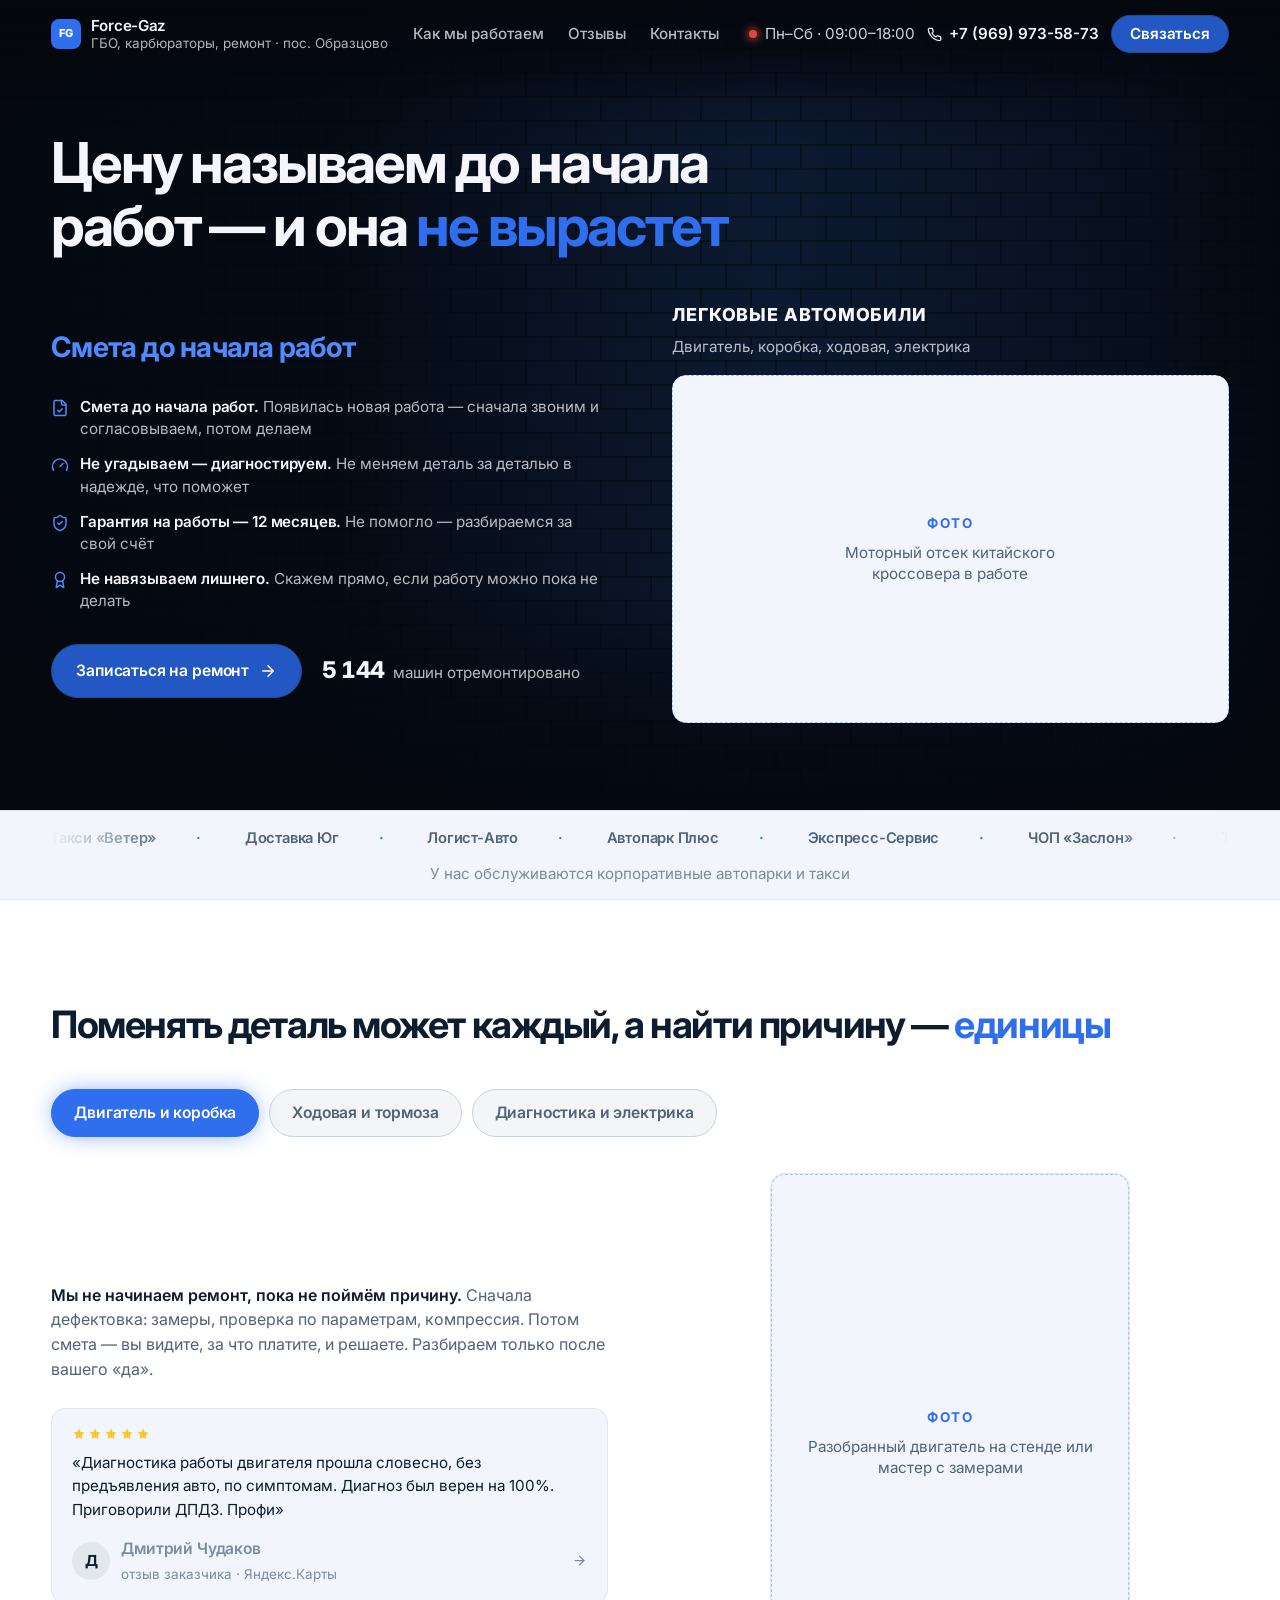
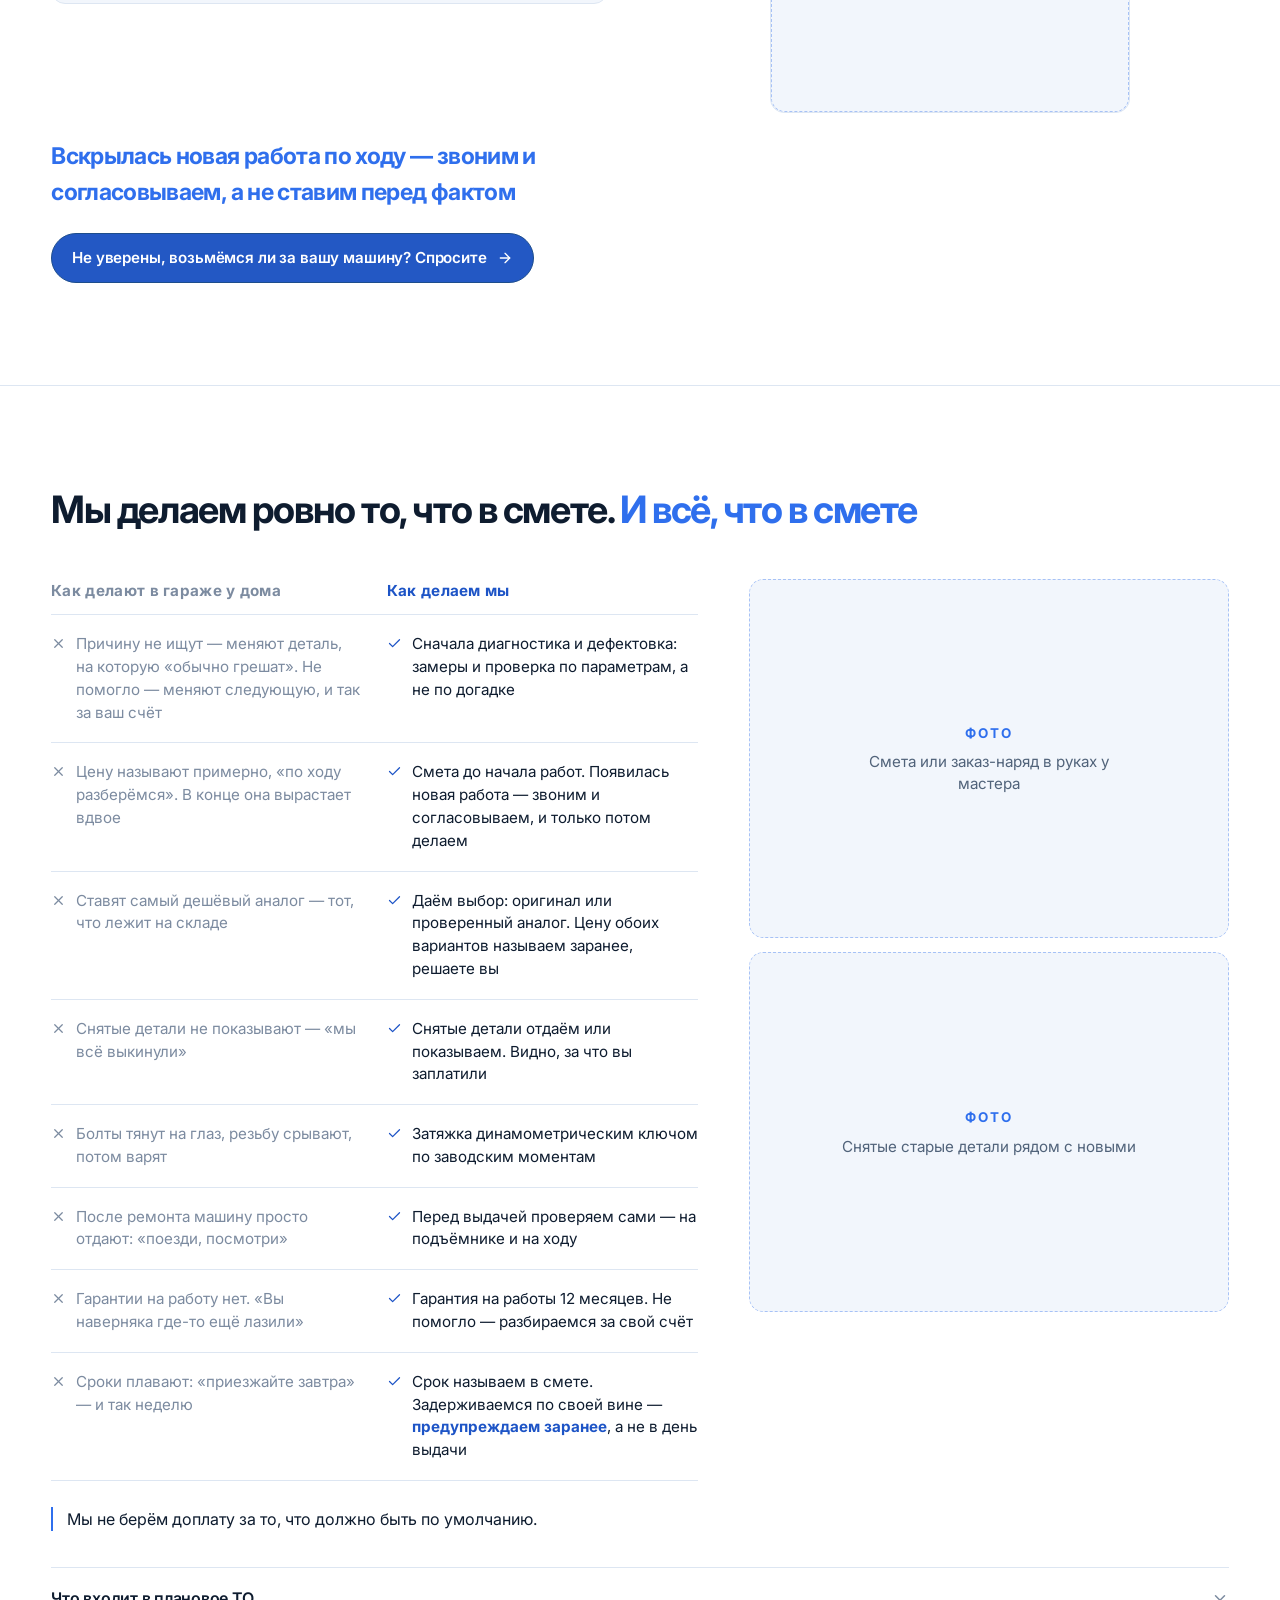
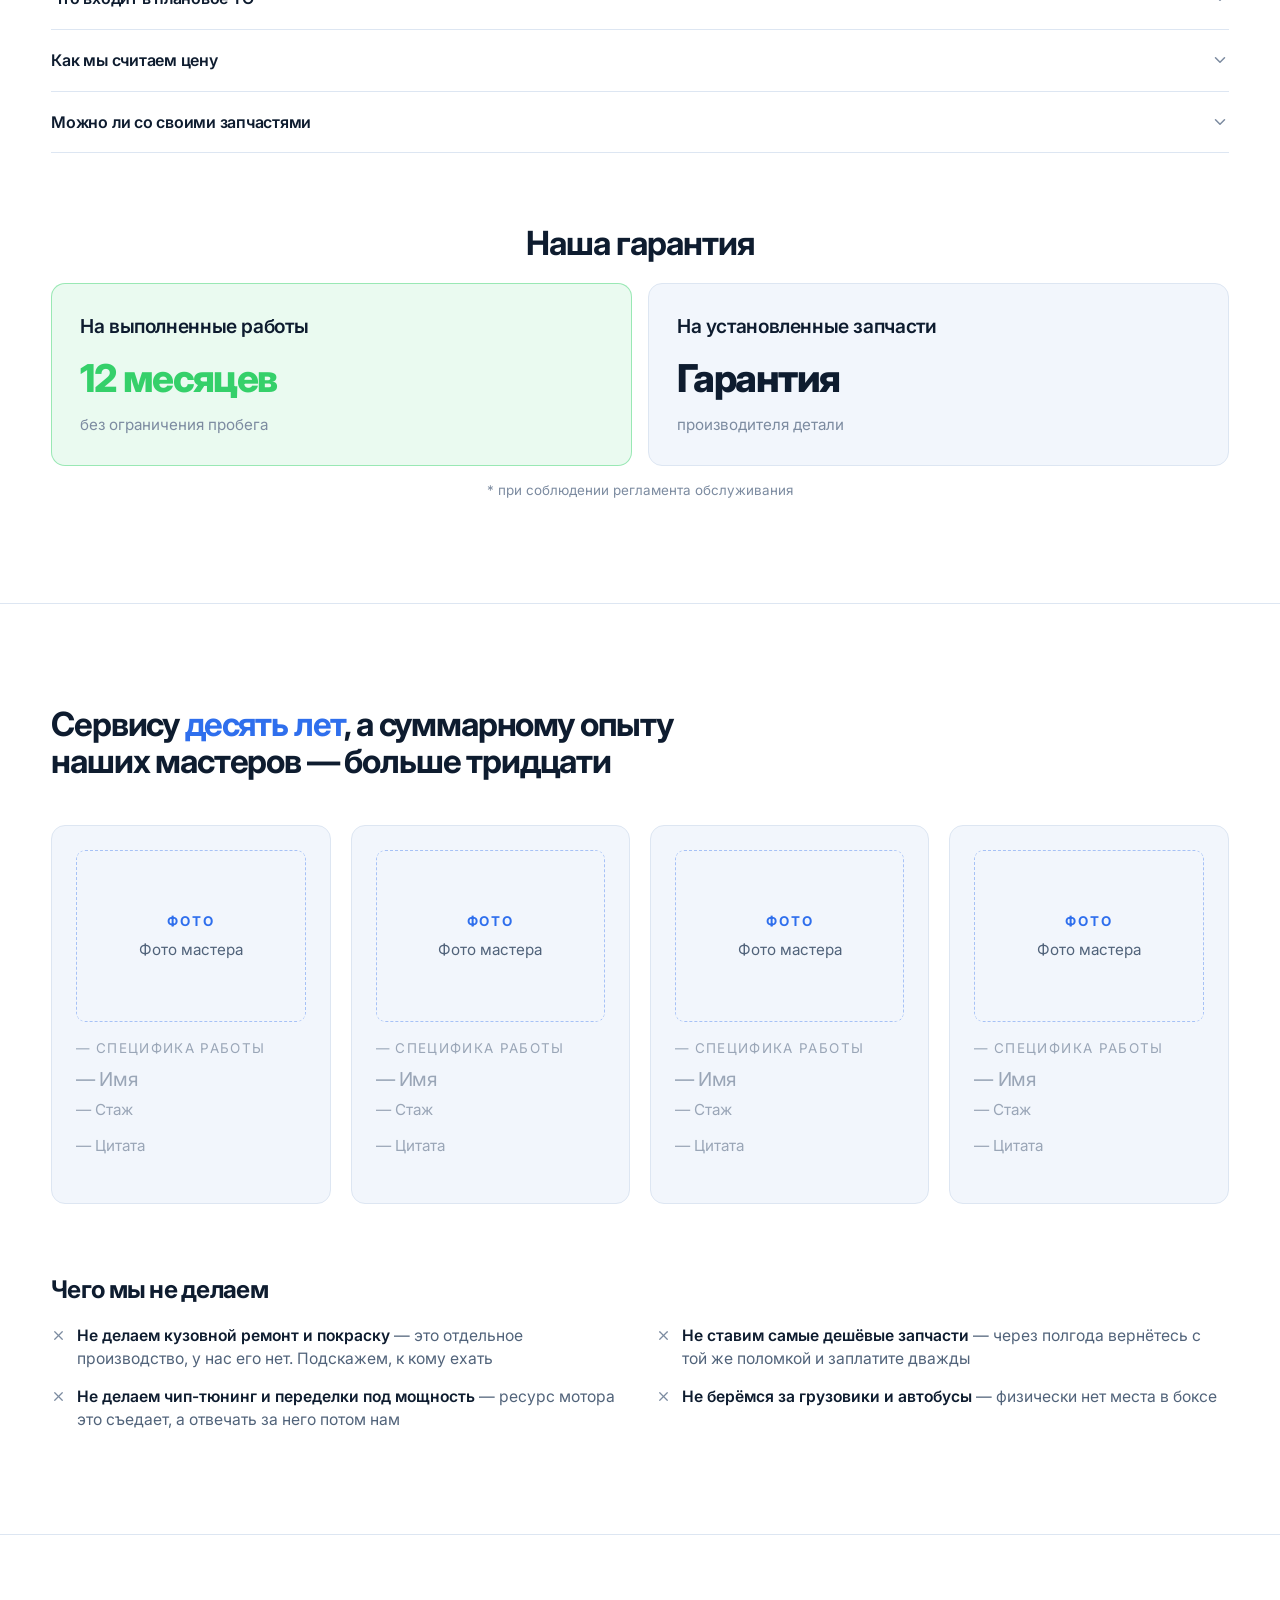
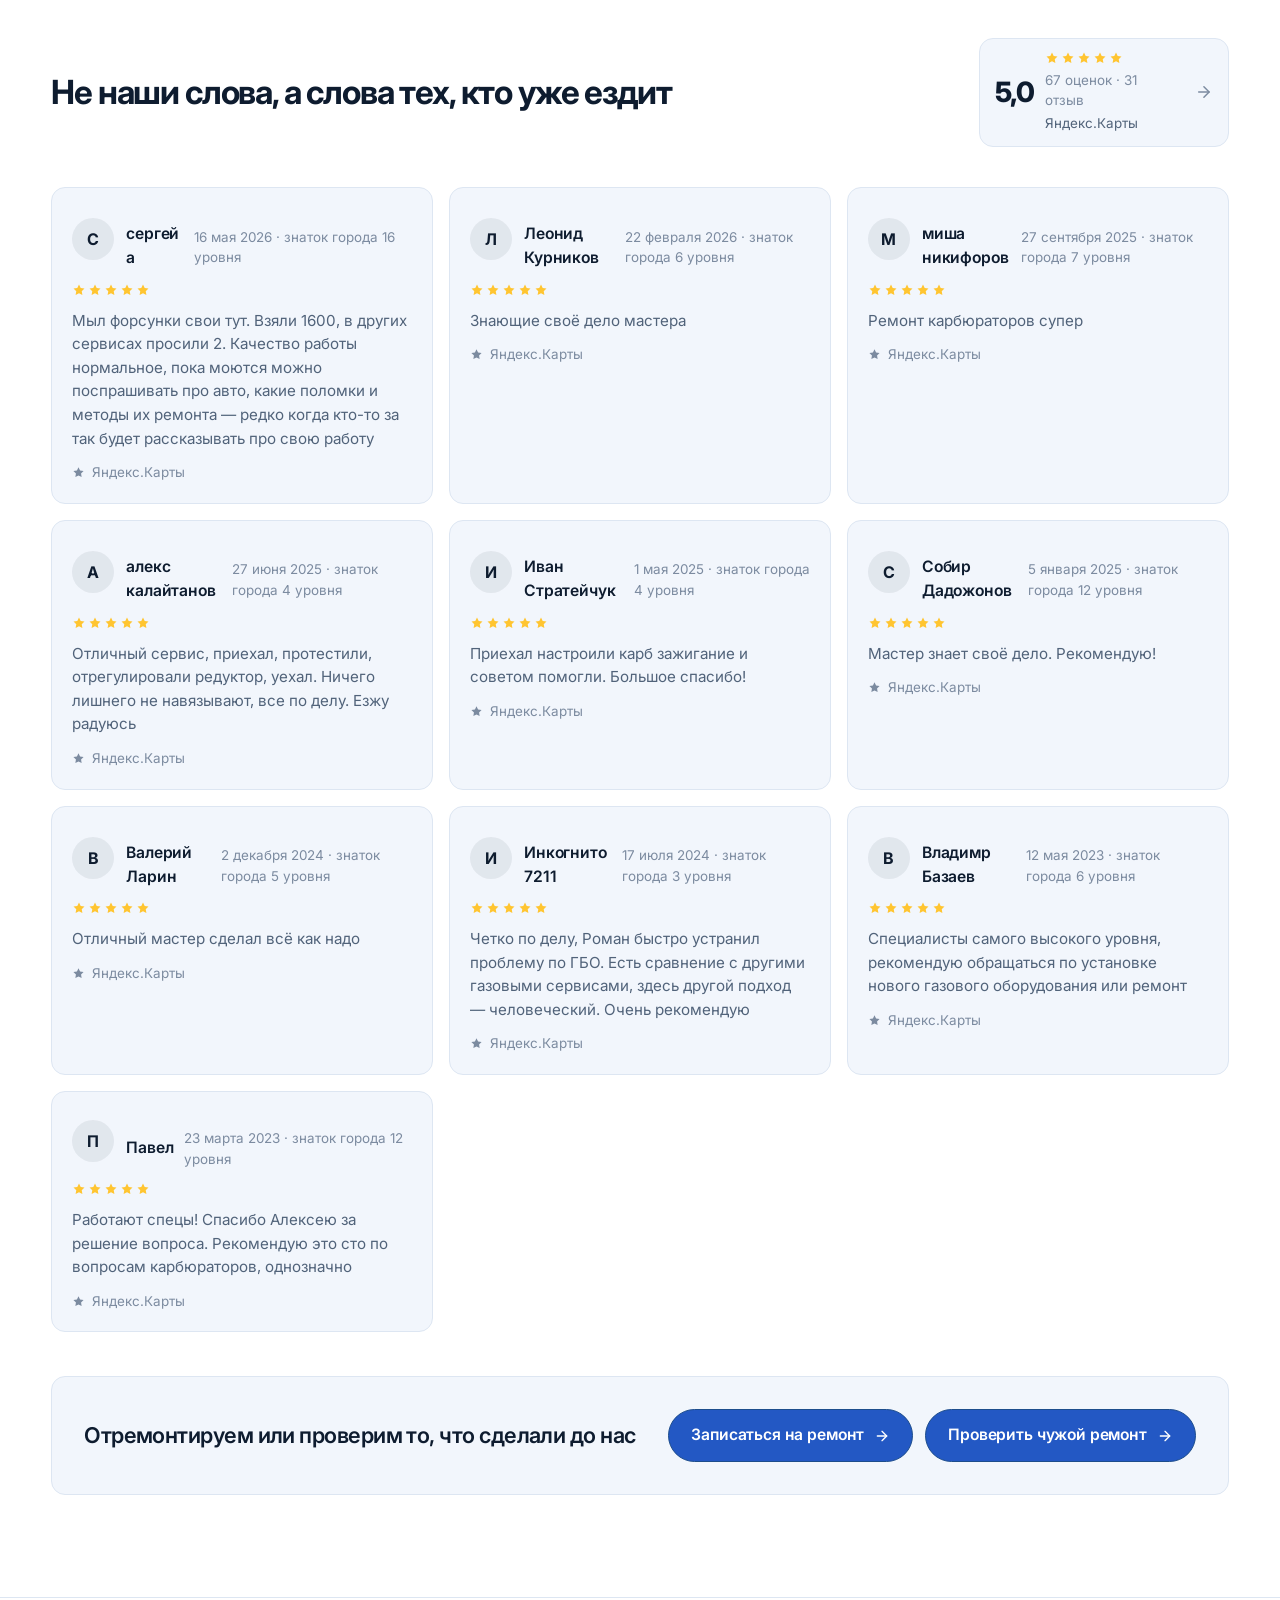
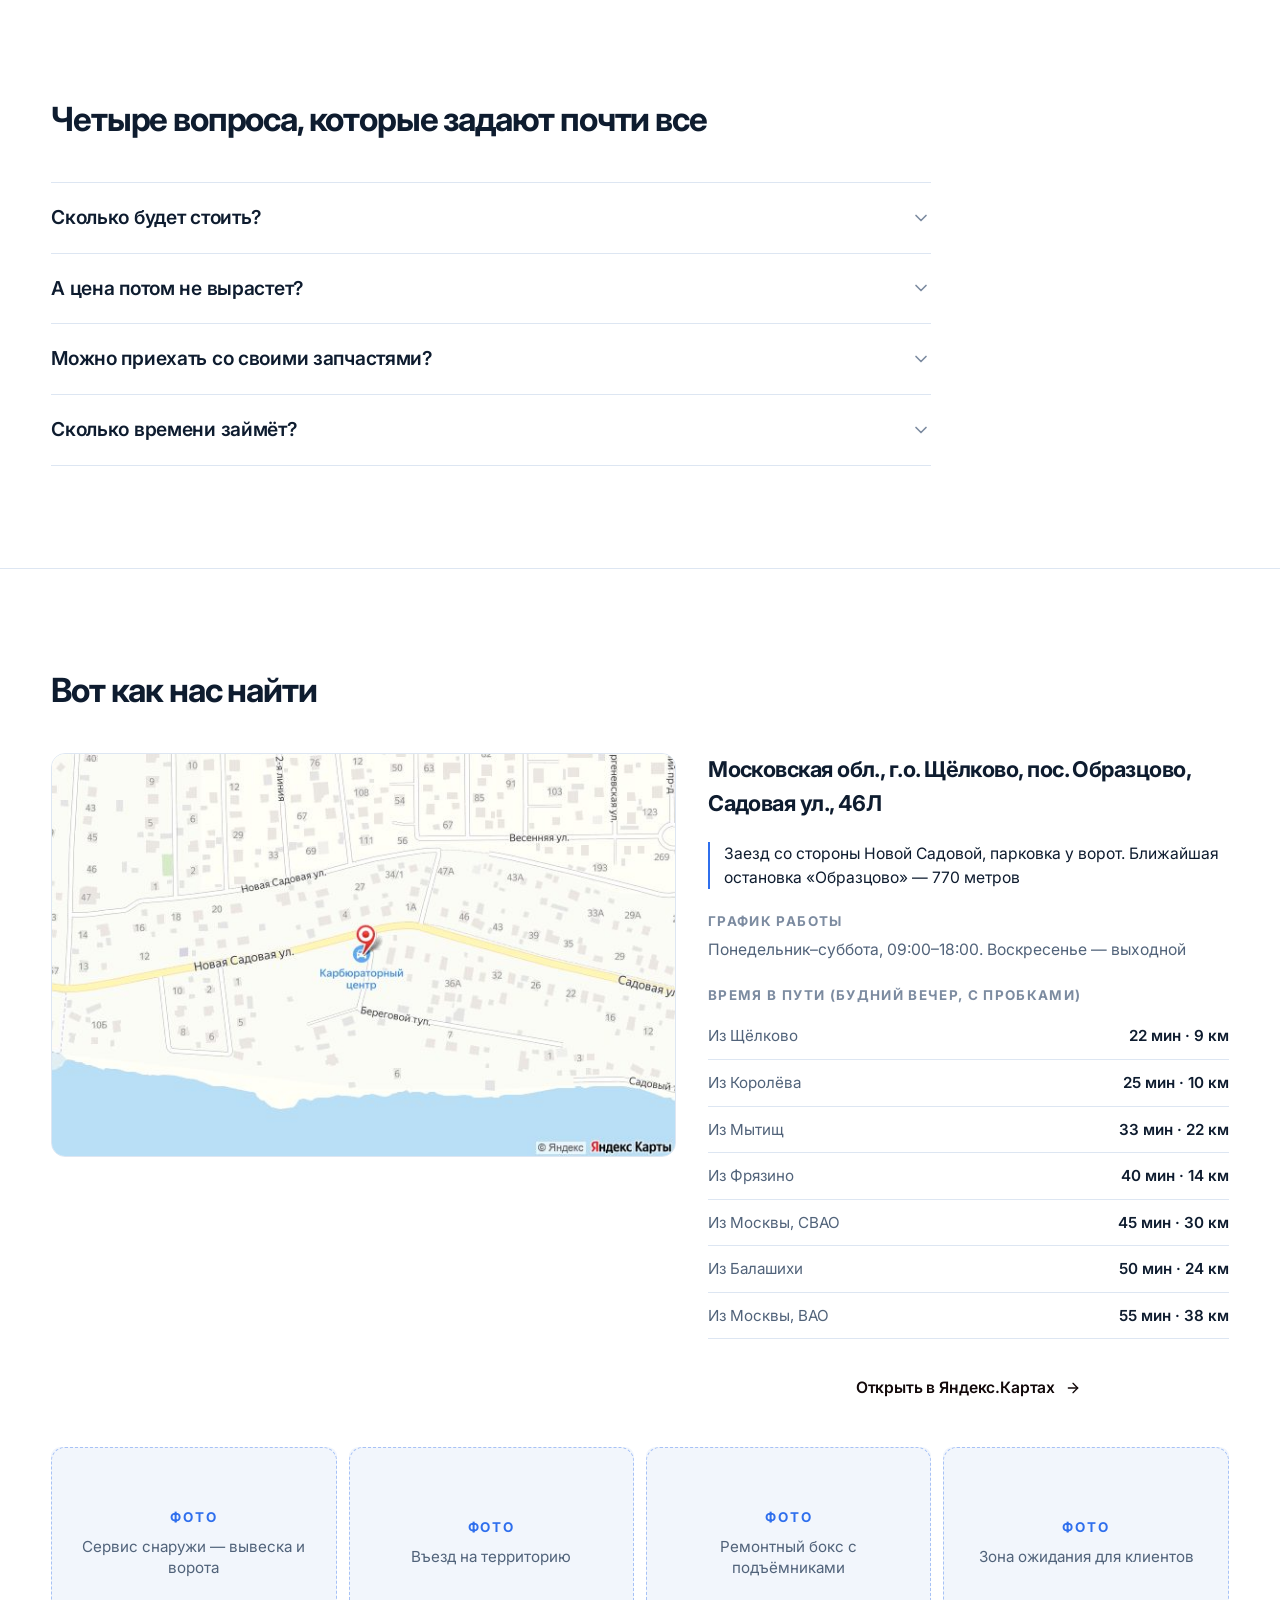
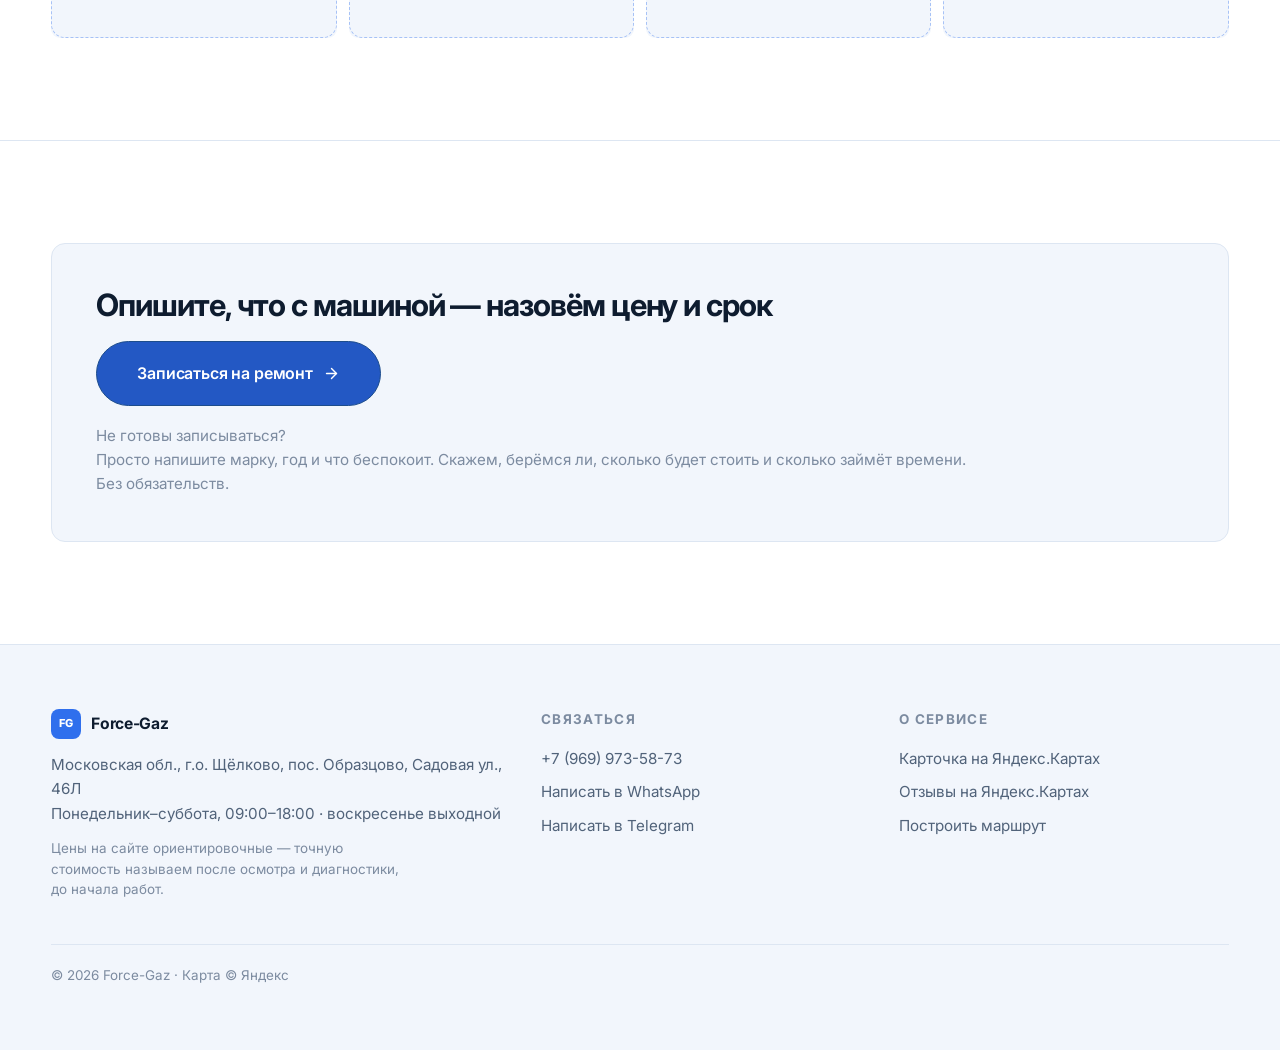
==== commit 8e771089: "shablon-forsgaz: реальные данные Force-Gaz, бело-синяя тема, карта Образцово - бело-синяя тема (them" ====
--- a/shablon-forsgaz/site/index.html
+++ b/shablon-forsgaz/site/index.html
@@ -5,31 +5,31 @@
   <meta name="viewport" content="width=device-width, initial-scale=1">
   <meta http-equiv="Cache-Control" content="no-cache, no-store, must-revalidate">
 
-  <title>Ремонт и обслуживание автомобилей — ФОРСГАЗ</title>
-  <meta name="description" content="Цену ремонта называем до начала работ, и в конце она не вырастет. Сначала диагностика и дефектовка, потом смета. Гарантия на работы 12 месяцев.">
+  <title>Force-Gaz — ГБО, карбюраторы и ремонт · Щёлково, Образцово</title>
+  <meta name="description" content="Force-Gaz: установка и настройка ГБО, ремонт карбюраторов, диагностика и ремонт автомобилей. Цену называем до начала работ. Рейтинг 5,0 на Яндекс.Картах. Пос. Образцово, Садовая ул., 46Л.">
 
   <link rel="preconnect" href="https://fonts.googleapis.com">
   <link rel="preconnect" href="https://fonts.gstatic.com" crossorigin>
   <link rel="stylesheet" href="https://fonts.googleapis.com/css2?family=Inter:wght@400;600;800&display=swap">
 
-  <link rel="stylesheet" href="theme.css?v=1789485074">
-  <link rel="stylesheet" href="base.css?v=1789485074">
-  <link rel="stylesheet" href="blocks.css?v=1789485074">
+  <link rel="stylesheet" href="theme.css?v=1789486045">
+  <link rel="stylesheet" href="base.css?v=1789486045">
+  <link rel="stylesheet" href="blocks.css?v=1789486045">
 </head>
 <body>
   <div id="app"></div>
 
   <noscript>
     <div style="max-width:620px;margin:48px auto;padding:0 20px;line-height:1.6">
-      <h1>ФОРСГАЗ — ремонт и обслуживание автомобилей</h1>
-      <p>Для работы сайта нужен включённый JavaScript. Напишите нам в WhatsApp или Telegram.</p>
-      <p>г. Ростов-на-Дону, ул. Примерная, 1. Понедельник–суббота, 09:00–20:00.</p>
+      <h1>Force-Gaz — ГБО, карбюраторы и ремонт автомобилей</h1>
+      <p>Для работы сайта нужен включённый JavaScript. Позвоните нам или напишите в WhatsApp.</p>
+      <p>Московская обл., г.о. Щёлково, пос. Образцово, Садовая ул., 46Л. Понедельник–суббота, 09:00–18:00. Телефон +7 (969) 973-58-73.</p>
     </div>
   </noscript>
 
-  <script src="config.js?v=1789485074"></script>
-  <script src="content.js?v=1789485074"></script>
-  <script src="icons.js?v=1789485074"></script>
-  <script src="app.js?v=1789485074"></script>
+  <script src="config.js?v=1789486045"></script>
+  <script src="content.js?v=1789486045"></script>
+  <script src="icons.js?v=1789486045"></script>
+  <script src="app.js?v=1789486045"></script>
 </body>
 </html>
--- a/shablon-forsgaz/site/theme.css
+++ b/shablon-forsgaz/site/theme.css
@@ -4,20 +4,20 @@
    ===================================================================== */
 :root {
   /* --- Поверхности --- */
-  --bg:            #0b0708;   /* фон страницы */
-  --bg-elevated:   #150d0e;   /* карточки, панели */
-  --line:          #2c2124;   /* линии и рамки */
-  --line-strong:   #3d2e31;
+  --bg:            #ffffff;   /* фон страницы */
+  --bg-elevated:   #f2f6fc;   /* карточки, панели */
+  --line:          #dde6f2;   /* линии и рамки */
+  --line-strong:   #c3d3e8;
 
   /* --- Текст --- */
-  --text:          #f4f2f1;   /* основной */
-  --text-muted:    #a89ea0;   /* второстепенный */
-  --text-dim:      #756b6d;   /* сноски */
+  --text:          #0e1c2f;   /* основной */
+  --text-muted:    #51637a;   /* второстепенный */
+  --text-dim:      #7c8ba0;   /* сноски */
 
   /* --- Акцент --- */
-  --accent:        #d4241f;   /* фирменный красный */
-  --accent-hot:    #ff2a20;   /* ярко-красный: ховер кнопки */
-  --accent-deep:   #3a0d0c;   /* тёмно-красный: кнопка в покое */
+  --accent:        #2f6fed;   /* фирменный синий */
+  --accent-hot:    #1d54c6;   /* ярко-синий: ховер кнопки */
+  --accent-deep:   #2358c4;   /* синий: кнопка в покое */
   --on-accent:     #ffffff;
 
   /* --- Зелёный: выгода и гарантия --- */
@@ -34,9 +34,9 @@
   --wa:            #25d366;
   --wa-hover:      #1fb855;
 
-  /* --- Кирпичная стена гаража --- */
-  --brick:         #571a15;   /* цвет кладки */
-  --brick-deep:    #2a0c0a;   /* кладка в тени */
+  /* --- Стена бокса --- */
+  --brick:         #13294d;   /* цвет кладки */
+  --brick-deep:    #081327;   /* кладка в тени */
 
   /* --- Типографика --- */
   --font: 'Inter', system-ui, -apple-system, 'Segoe UI', Roboto, sans-serif;
--- a/shablon-forsgaz/site/base.css
+++ b/shablon-forsgaz/site/base.css
@@ -58,20 +58,20 @@
 .btn:active { transform: translateY(1px); }
 .btn svg { transition: transform .2s ease; }
 
-/* Главная кнопка: в покое сдержанная тёмно-красная,
-   на ховере заливается ярким красным. */
+/* Главная кнопка: в покое сдержанная тёмно-синяя,
+   на ховере заливается ярким синим. */
 .btn--cta {
   background: var(--accent-deep);
   color: #fff;
-  border: 1px solid #7a1d19;
+  border: 1px solid #1d4d8c;
 }
 .btn--cta:hover,
 .btn--cta:focus-visible {
   background: var(--accent-hot);
-  border-color: #ff7a72;
+  border-color: #6fa8ff;
   color: #fff;
   text-shadow: 0 0 16px rgba(255, 255, 255, .85), 0 0 34px rgba(255, 255, 255, .4);
-  box-shadow: 0 0 26px -4px rgba(255, 42, 32, .75);
+  box-shadow: 0 0 26px -4px rgba(47, 111, 237, .75);
 }
 .btn--cta:hover svg,
 .btn--cta:focus-visible svg {
@@ -84,16 +84,16 @@
 /* Кнопка в шапке: в покое приглушённая, при наведении загорается. */
 .btn--soft {
   background: var(--accent-deep);
-  border: 1px solid #7a1d19;
+  border: 1px solid #1d4d8c;
   color: #fff;
 }
 .btn--soft:hover,
 .btn--soft:focus-visible {
   background: var(--accent-hot);
-  border-color: #ff7a72;
+  border-color: #6fa8ff;
   color: #fff;
   text-shadow: 0 0 14px rgba(255, 255, 255, .8);
-  box-shadow: 0 0 22px -4px rgba(255, 42, 32, .8);
+  box-shadow: 0 0 22px -4px rgba(47, 111, 237, .8);
 }
 
 /* Ссылка без номера телефона: выглядит как обычная кнопка,
@@ -122,18 +122,18 @@
 @media (hover: none), (pointer: coarse) {
   .btn--cta {
     background: var(--accent-hot);
-    border-color: #ff7a72;
+    border-color: #6fa8ff;
     color: #fff;
     text-shadow: 0 0 16px rgba(255, 255, 255, .85), 0 0 34px rgba(255, 255, 255, .4);
-    box-shadow: 0 0 26px -4px rgba(255, 42, 32, .75);
+    box-shadow: 0 0 26px -4px rgba(47, 111, 237, .75);
   }
   .btn--cta svg { filter: drop-shadow(0 0 6px rgba(255, 255, 255, .8)); }
   .btn--soft {
     background: var(--accent-hot);
-    border-color: #ff7a72;
+    border-color: #6fa8ff;
     color: #fff;
     text-shadow: 0 0 14px rgba(255, 255, 255, .8);
-    box-shadow: 0 0 22px -4px rgba(255, 42, 32, .8);
+    box-shadow: 0 0 22px -4px rgba(47, 111, 237, .8);
   }
   /* белая кнопка карты подсветку не получает */
   .btn--map, .btn--map:hover { background: #fff; color: #12090a; border-color: #fff; box-shadow: none; text-shadow: none; }
@@ -155,11 +155,11 @@
   inset: 0 0 -30px 0;
   z-index: -1;
   pointer-events: none;
-  background: linear-gradient(180deg, rgba(8,4,5,.88) 0%, rgba(8,4,5,.55) 48%, transparent 100%);
+  background: linear-gradient(180deg, rgba(4,7,14,.88) 0%, rgba(4,7,14,.55) 48%, transparent 100%);
   transition: background .25s ease;
 }
 .header.is-scrolled::before {
-  background: linear-gradient(180deg, rgba(8,4,5,.97) 0%, rgba(8,4,5,.9) 60%, rgba(8,4,5,.3) 100%);
+  background: linear-gradient(180deg, rgba(4,7,14,.97) 0%, rgba(4,7,14,.9) 60%, rgba(4,7,14,.3) 100%);
 }
 
 .header__inner {
@@ -181,8 +181,11 @@
   font-size: 11px; font-weight: 800; letter-spacing: -0.02em;
 }
 .logo__name { display: flex; flex-direction: column; line-height: 1.25; min-width: 0; }
-.logo__title { font-size: var(--fs-sm); font-weight: 600; letter-spacing: -0.02em; white-space: nowrap; }
-.logo__sub { display: none; font-size: var(--fs-xs); color: var(--text-muted); white-space: nowrap; }
+/* Шапка всегда лежит на собственной тёмной подложке (.header::before),
+   даже когда фон страницы светлый — поэтому текст в ней светлый всегда,
+   а не через var(--text)/var(--text-muted), которые зависят от темы. */
+.logo__title { font-size: var(--fs-sm); font-weight: 600; letter-spacing: -0.02em; white-space: nowrap; color: #f4f6fb; }
+.logo__sub { display: none; font-size: var(--fs-xs); color: rgba(244, 246, 251, .72); white-space: nowrap; }
 @media (min-width: 560px) { .logo__sub { display: block; } }
 
 /* меню строго по центру шапки, независимо от ширины лого и правого блока */
@@ -194,12 +197,12 @@
      сервиса и графиком работы, а не по центру всей шапки */
   margin-inline: auto;
 }
-.nav a { font-size: var(--fs-sm); font-weight: 500; color: var(--text-muted); transition: color .15s; }
-.nav a:hover { color: var(--text); }
+.nav a { font-size: var(--fs-sm); font-weight: 500; white-space: nowrap; color: rgba(244, 246, 251, .75); transition: color .15s; }
+.nav a:hover { color: #fff; }
 
 .header__side { display: flex; align-items: center; gap: 12px; margin-left: auto; flex-shrink: 0; }
 
-.header__hours { display: none; align-items: center; gap: 8px; font-size: var(--fs-sm); color: var(--text-muted); }
+.header__hours { display: none; align-items: center; gap: 8px; font-size: var(--fs-sm); color: rgba(244, 246, 251, .85); }
 .header__dot {
   width: 8px; height: 8px; border-radius: 50%;
   background: var(--closed); box-shadow: 0 0 9px 1px var(--closed);
@@ -207,15 +210,15 @@
 }
 .header__hours.is-open .header__dot { background: var(--open); box-shadow: 0 0 9px 1px var(--open); }
 
-.header__phone { display: none; align-items: center; gap: 7px; font-size: var(--fs-sm); font-weight: 600; }
+.header__phone { display: none; align-items: center; gap: 7px; font-size: var(--fs-sm); font-weight: 600; color: #f4f6fb; }
 .header__cta { display: none; }
 
 .burger {
   display: grid; place-items: center; flex-shrink: 0;
   width: 40px; height: 40px;
-  border: 1px solid var(--line-strong);
+  border: 1px solid rgba(244, 246, 251, .3);
   border-radius: var(--radius-sm);
-  color: var(--text);
+  color: #f4f6fb;
 }
 
 @media (min-width: 700px)  { .header__phone { display: flex; } }
@@ -281,7 +284,7 @@
 .wa-float:hover { background: var(--wa-hover); transform: scale(1.05); }
 @media (min-width: 900px) { .wa-float { display: none; } }
 
-.text-accent { color: var(--accent-hot); }
+.text-accent { color: var(--accent); }
 
 /* ---------- утилиты ---------- */
 .visually-hidden {
--- a/shablon-forsgaz/site/blocks.css
+++ b/shablon-forsgaz/site/blocks.css
@@ -31,7 +31,7 @@
   background-color: var(--brick-deep);
   background-image:
     url("data:image/svg+xml,%3Csvg xmlns='http://www.w3.org/2000/svg' width='100' height='48'%3E%3Cg fill='%23000' fill-opacity='0.42'%3E%3Crect width='100' height='2'/%3E%3Crect y='24' width='100' height='2'/%3E%3Crect width='2' height='24'/%3E%3Crect x='50' width='2' height='24'/%3E%3Crect x='25' y='24' width='2' height='24'/%3E%3Crect x='75' y='24' width='2' height='24'/%3E%3C/g%3E%3C/svg%3E"),
-    radial-gradient(120% 90% at 50% 34%, var(--brick) 0%, #3d110e 46%, var(--brick-deep) 100%);
+    radial-gradient(120% 90% at 50% 34%, var(--brick) 0%, #142a4d 46%, var(--brick-deep) 100%);
 }
 
 /* затемнение по краям — чтобы белый текст читался */
@@ -39,8 +39,8 @@
   position: absolute;
   inset: 0;
   background:
-    linear-gradient(90deg, rgba(8,4,5,.96) 0%, rgba(8,4,5,.88) 26%, rgba(8,4,5,.55) 44%, rgba(8,4,5,.3) 60%, rgba(8,4,5,.62) 86%, rgba(8,4,5,.95) 100%),
-    linear-gradient(180deg, rgba(8,4,5,.88) 0%, rgba(8,4,5,.2) 18%, rgba(8,4,5,.28) 72%, rgba(8,4,5,.96) 100%);
+    linear-gradient(90deg, rgba(4,7,14,.96) 0%, rgba(4,7,14,.88) 26%, rgba(4,7,14,.55) 44%, rgba(4,7,14,.3) 60%, rgba(4,7,14,.62) 86%, rgba(4,7,14,.95) 100%),
+    linear-gradient(180deg, rgba(4,7,14,.88) 0%, rgba(4,7,14,.2) 18%, rgba(4,7,14,.28) 72%, rgba(4,7,14,.96) 100%);
 }
 
 /* ---------- контент: заголовок на всю ширину, под ним текст и фото ---------- */
@@ -60,15 +60,19 @@
   .hero__body { grid-template-columns: 1fr 1fr; gap: clamp(32px, 5vw, 88px); }
 }
 
-/* ---------- заголовок ---------- */
-.hero__title { font-size: var(--fs-display); letter-spacing: -0.038em; text-wrap: balance; }
+/* ---------- заголовок ----------
+   Первый экран всегда лежит на своей тёмной сцене (кирпичная стена +
+   затемнение), даже когда фон страницы светлый — поэтому весь текст
+   в hero фиксированно светлый, а не через var(--text)/var(--text-muted),
+   которые зависят от темы. */
+.hero__title { font-size: var(--fs-display); letter-spacing: -0.038em; text-wrap: balance; color: #f4f6fb; }
 .hero__engines {
   display: block;
   margin-top: 16px;
   font-size: var(--fs-lead);
   font-weight: 500;
   letter-spacing: -0.01em;
-  color: var(--text-muted);
+  color: rgba(244, 246, 251, .75);
 }
 
 /* Телефон: заголовок и строка впрыска по центру, впрыск — одной строкой */
@@ -86,17 +90,17 @@
   font-size: clamp(1.4rem, 2.2vw, 2rem);
   font-weight: 700;
   letter-spacing: -0.028em;
-  color: #ff5b52;
-}
-.hero__term a { color: inherit; border-bottom: 1px solid rgba(255, 91, 82, .42); }
-.hero__term a:hover { border-bottom-color: #ff5b52; }
+  color: #4d8bff;
+}
+.hero__term a { color: inherit; border-bottom: 1px solid rgba(77, 139, 255, .42); }
+.hero__term a:hover { border-bottom-color: #4d8bff; }
 
 /* мини-хуки */
 .hero__hooks { display: grid; gap: 13px; margin-top: 26px; }
 .hero__hook { display: flex; gap: 11px; align-items: flex-start; }
-.hero__hook svg { flex-shrink: 0; margin-top: 3px; color: var(--accent-hot); }
-.hero__hook b { font-weight: 600; letter-spacing: -0.01em; }
-.hero__hook span { color: var(--text-muted); }
+.hero__hook svg { flex-shrink: 0; margin-top: 3px; color: #4d8bff; }
+.hero__hook b { font-weight: 600; letter-spacing: -0.01em; color: #f4f6fb; }
+.hero__hook span { color: rgba(244, 246, 251, .75); }
 .hero__hook p { font-size: var(--fs-sm); line-height: 1.45; }
 
 /* кнопка и счётчик — в одну строку */
@@ -114,8 +118,9 @@
   font-weight: 800;
   letter-spacing: -0.035em;
   font-variant-numeric: tabular-nums;
-}
-.hero__counter span { font-size: var(--fs-sm); color: var(--text-muted); white-space: nowrap; }
+  color: #f4f6fb;
+}
+.hero__counter span { font-size: var(--fs-sm); color: rgba(244, 246, 251, .75); white-space: nowrap; }
 
 /* ---------- правая колонка: надпись + фото одним блоком ---------- */
 .hero__media { display: grid; gap: 16px; }
@@ -126,8 +131,9 @@
   font-weight: 800;
   letter-spacing: .05em;
   text-transform: uppercase;
-}
-.hero__caption-sub { display: block; margin-top: 6px; font-size: var(--fs-sm); color: var(--text-muted); }
+  color: #f4f6fb;
+}
+.hero__caption-sub { display: block; margin-top: 6px; font-size: var(--fs-sm); color: rgba(244, 246, 251, .75); }
 
 .hero__photo {
   position: relative;
@@ -156,14 +162,14 @@
   gap: 8px;
   width: 100%; height: 100%;
   padding: 24px;
-  border: 1px dashed rgba(255, 190, 180, .34);
-  border-radius: var(--radius);
-  background: rgba(10, 5, 6, .42);
+  border: 1px dashed rgba(47, 111, 237, .38);
+  border-radius: var(--radius);
+  background: var(--bg-elevated);
   text-align: center;
 }
 .photo-stub__tag {
   font-size: var(--fs-xs); font-weight: 700; letter-spacing: .14em;
-  text-transform: uppercase; color: rgba(255, 140, 130, .85);
+  text-transform: uppercase; color: var(--accent);
 }
 .photo-stub__text { font-size: var(--fs-sm); line-height: 1.4; max-width: 30ch; color: var(--text-muted); }
 
@@ -194,7 +200,7 @@
 .clients {
   border-block: 1px solid var(--line);
   padding-block: 16px 14px;
-  background: #060304;
+  background: var(--bg-elevated);
 }
 .clients__strip {
   width: 100%;
@@ -252,7 +258,7 @@
   padding-inline: 22px;
   border: 1px solid var(--line-strong);
   border-radius: var(--radius-pill);
-  background: rgba(255,255,255,.04);
+  background: rgba(13, 27, 46, .045);
   color: var(--text-muted);
   font-size: var(--fs-body);
   font-weight: 600;
@@ -264,7 +270,7 @@
   background: var(--accent);
   border-color: var(--accent);
   color: #fff;
-  box-shadow: 0 0 24px -6px rgba(212,36,31,.85);
+  box-shadow: 0 0 24px -6px rgba(47,111,237,.85);
 }
 
 /* ---------- сцена подблока ---------- */
@@ -405,14 +411,16 @@
   padding: 11px 14px;
   border: 1px solid var(--line-strong);
   border-radius: var(--radius-sm);
-  background: #150d0e;
-  box-shadow: 0 14px 34px rgba(0, 0, 0, .55);
+  background: #0d1626;
+  box-shadow: 0 14px 34px rgba(0, 0, 0, .35);
   font-size: var(--fs-xs);
   font-weight: 400;
   line-height: 1.45;
   text-align: left;
   white-space: normal;
-  color: var(--text-muted);
+  /* подсказка всегда тёмная (как нативный тултип), поэтому текст
+     фиксированно светлый — не зависит от темы страницы */
+  color: #b9c6d9;
   opacity: 0;
   visibility: hidden;
   transform: translateY(4px);
@@ -441,7 +449,7 @@
   font-size: clamp(1.15rem, 1.8vw, 1.5rem);
   font-weight: 700;
   letter-spacing: -0.028em;
-  color: #ff5b52;
+  color: var(--accent);
 }
 
 /* отзыв карточкой */
@@ -461,7 +469,7 @@
   display: flex; align-items: center; justify-content: center;
   width: 38px; height: 38px; flex-shrink: 0;
   border-radius: 50%;
-  background: rgba(255,255,255,.08);
+  background: rgba(13, 27, 46, .07);
   font-size: 0.95rem; font-weight: 700; line-height: 1;
   color: var(--text);
   text-transform: uppercase;
@@ -536,7 +544,7 @@
 
 /* карточка отзыва как ссылка на Яндекс.Карты */
 .panel__review.is-link { display: block; transition: border-color .2s, background-color .2s; }
-.panel__review.is-link:hover { border-color: var(--text-dim); background: #1b1214; }
+.panel__review.is-link:hover { border-color: var(--text-dim); background: var(--bg-elevated); }
 .review__go { margin-left: auto; color: var(--text-dim); transition: color .2s, transform .2s; }
 .panel__review.is-link:hover .review__go { color: var(--text); transform: translateX(3px); }
 
@@ -780,7 +788,7 @@
   opacity: .75;
 }
 .person__slot::before { content: '— '; }
-.person--empty .person__role .person__slot { color: rgba(255,140,130,.7); }
+.person--empty .person__role .person__slot { color: var(--text-dim); }
 .person__quote { margin-top: 12px; min-height: 3em; font-size: var(--fs-sm); line-height: 1.55; color: var(--text-muted); }
 
 /* ---------- чего мы не делаем ---------- */
@@ -795,7 +803,7 @@
 .not__item svg { flex-shrink: 0; margin-top: 4px; color: var(--text-dim); }
 .not__item b { font-weight: 600; color: var(--text); }
 .not__item span { color: var(--text-muted); }
-.not__item a { color: var(--accent-hot); border-bottom: 1px solid rgba(255,42,32,.4); }
+.not__item a { color: var(--accent-hot); border-bottom: 1px solid rgba(77,139,255,.4); }
 .not__item a:hover { border-bottom-color: var(--accent-hot); }
 
 /* =====================================================================
@@ -830,7 +838,7 @@
   background: var(--bg-elevated);
   transition: border-color .2s, background-color .2s;
 }
-a.rating:hover { border-color: var(--text-dim); background: #1b1214; }
+a.rating:hover { border-color: var(--text-dim); background: var(--bg-elevated); }
 .rating__value { font-size: 1.75rem; font-weight: 800; letter-spacing: -0.04em; line-height: 1; }
 .rating__stars { display: flex; gap: 2px; color: #ffc531; }
 .rating__counts { display: block; margin-top: 5px; font-size: var(--fs-xs); color: var(--text-dim); }
@@ -853,13 +861,13 @@
   background: var(--bg-elevated);
   transition: border-color .2s, background-color .2s;
 }
-a.review:hover { border-color: var(--text-dim); background: #1b1214; }
+a.review:hover { border-color: var(--text-dim); background: var(--bg-elevated); }
 .review__top { display: flex; align-items: center; gap: 12px; }
 .review__ava {
   display: flex; align-items: center; justify-content: center;
   width: 42px; height: 42px; flex-shrink: 0;
   border-radius: 50%;
-  background: rgba(255,255,255,.08);
+  background: rgba(13, 27, 46, .07);
   font-size: 1rem; font-weight: 700; line-height: 1;
   text-transform: uppercase;
 }
@@ -945,8 +953,11 @@
 .loc__map-img { display: block; width: 100%; height: auto; }
 .loc__map:hover { border-color: var(--text-dim); }
 
-/* ---------- лента фото (блок 9 и блок 8): листается влево-вправо ---------- */
-.strip { position: relative; margin-top: 14px; }
+/* ---------- лента фото (блок 9 и блок 8): листается влево-вправо ----------
+   min-width: 0 обязателен — иначе внутри грид-ячейки (аккордеон вопросов)
+   .strip растягивается по контенту шире колонки и вылезает за край экрана
+   на телефоне, поэтому не совпадает с обещанием листать свайпом. */
+.strip { position: relative; margin-top: 14px; min-width: 0; }
 .strip__track {
   display: flex;
   gap: 10px;
@@ -955,6 +966,7 @@
   scrollbar-width: thin;
   -webkit-overflow-scrolling: touch;
   padding-bottom: 2px;
+  min-width: 0;
 }
 .strip__track::-webkit-scrollbar { height: 6px; }
 .strip__track::-webkit-scrollbar-thumb { background: var(--line-strong); border-radius: 3px; }
@@ -985,7 +997,7 @@
   width: 40px; height: 40px;
   border-radius: 50%;
   border: 1px solid var(--line-strong);
-  background: rgba(11, 7, 8, .82);
+  background: rgba(4, 7, 14, .82);
   color: var(--text);
   cursor: pointer;
   transition: background-color .2s, border-color .2s;
@@ -1087,7 +1099,7 @@
 /* =====================================================================
    БЛОК 11 — Подвал
    ===================================================================== */
-.footer { background: #060304; border-top: 1px solid var(--line); padding-block: clamp(40px, 6vw, 64px); }
+.footer { background: var(--bg-elevated); border-top: 1px solid var(--line); padding-block: clamp(40px, 6vw, 64px); }
 
 .footer__grid { display: grid; gap: 28px; }
 @media (min-width: 720px) { .footer__grid { grid-template-columns: 1.4fr 1fr 1fr; } }
